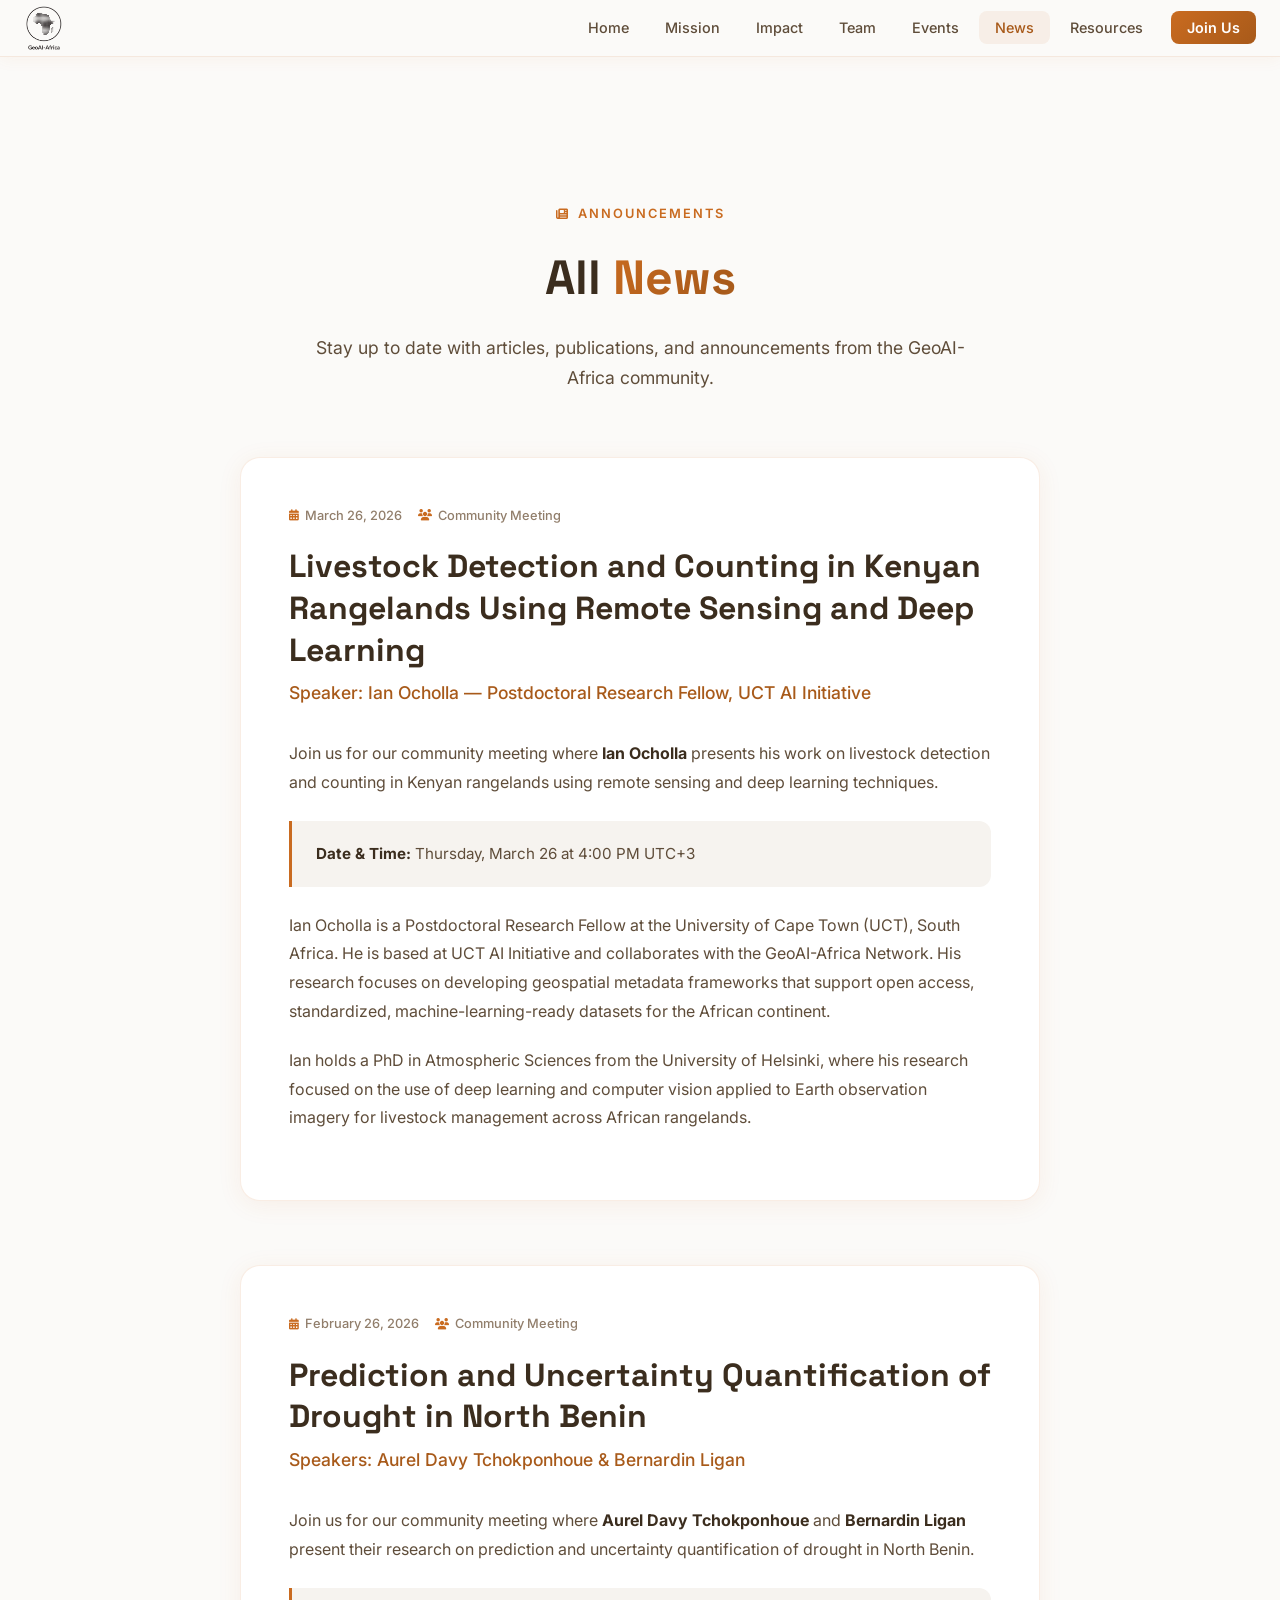
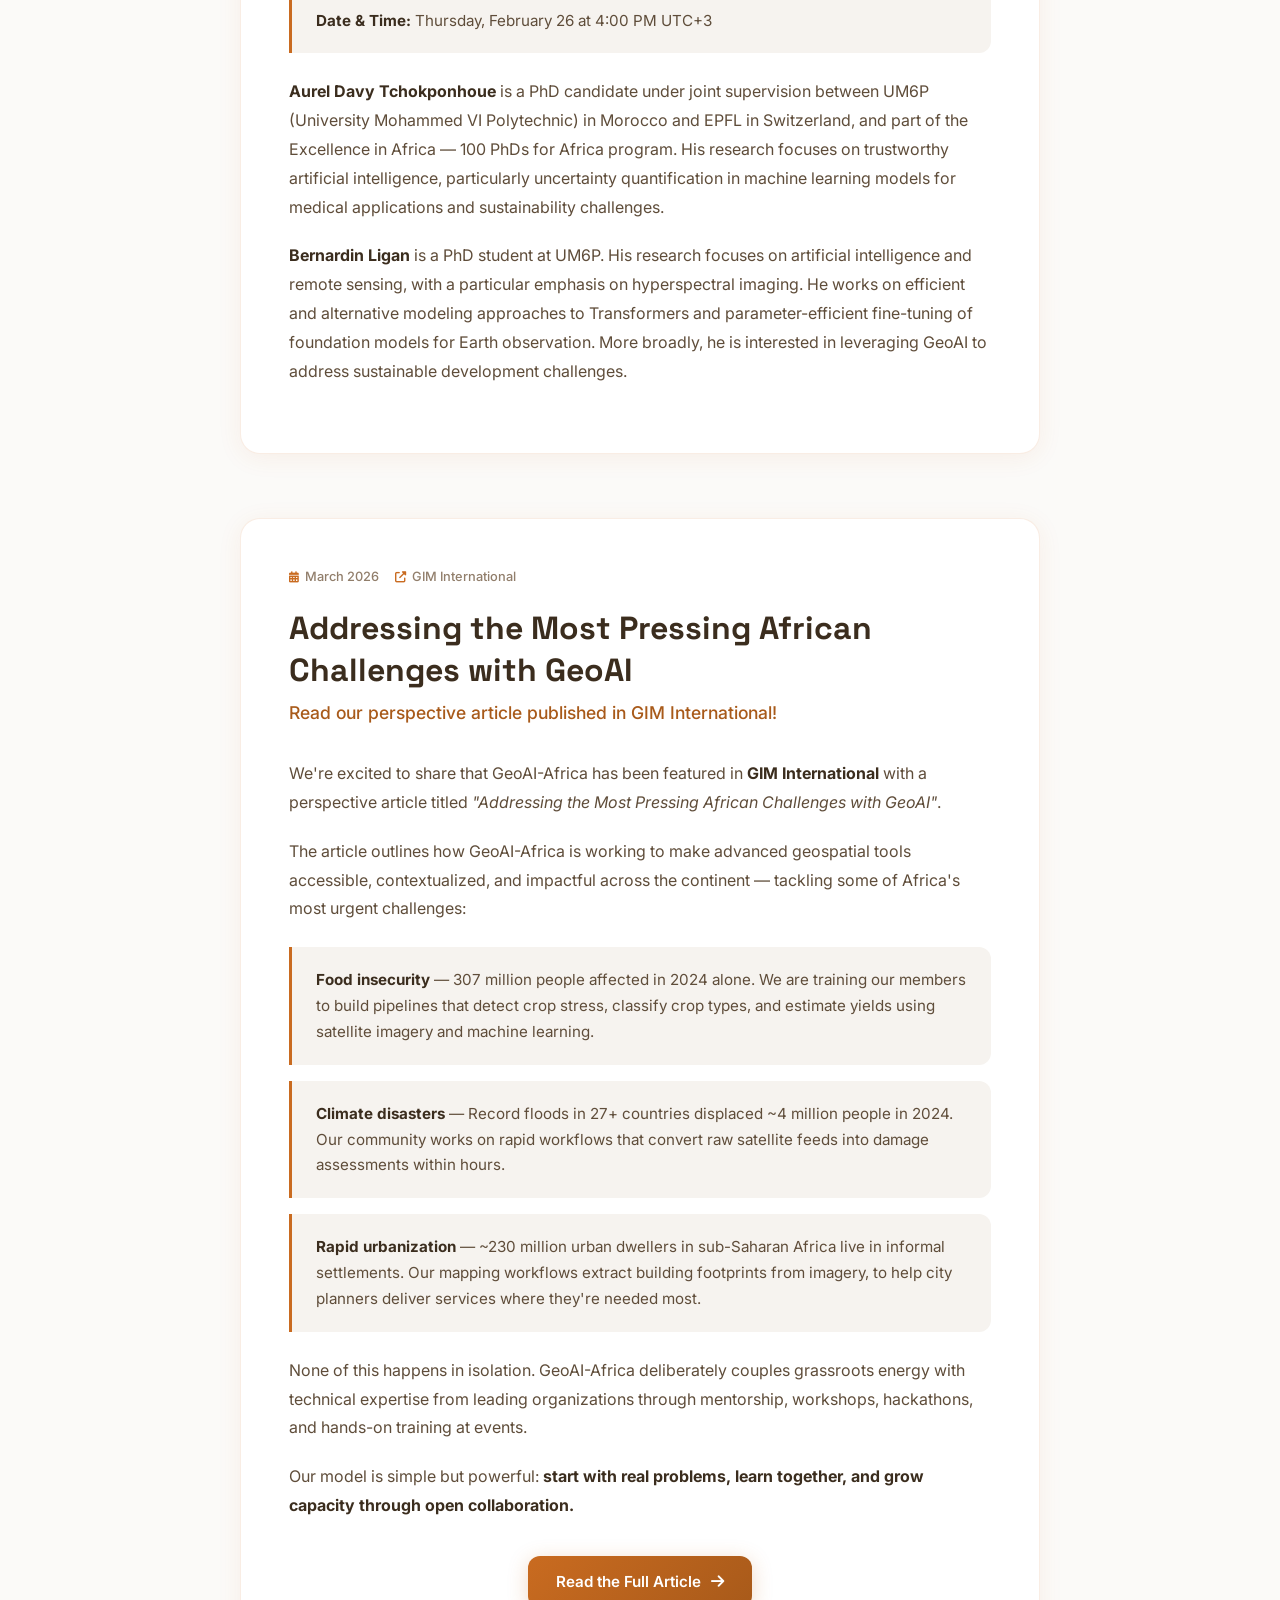
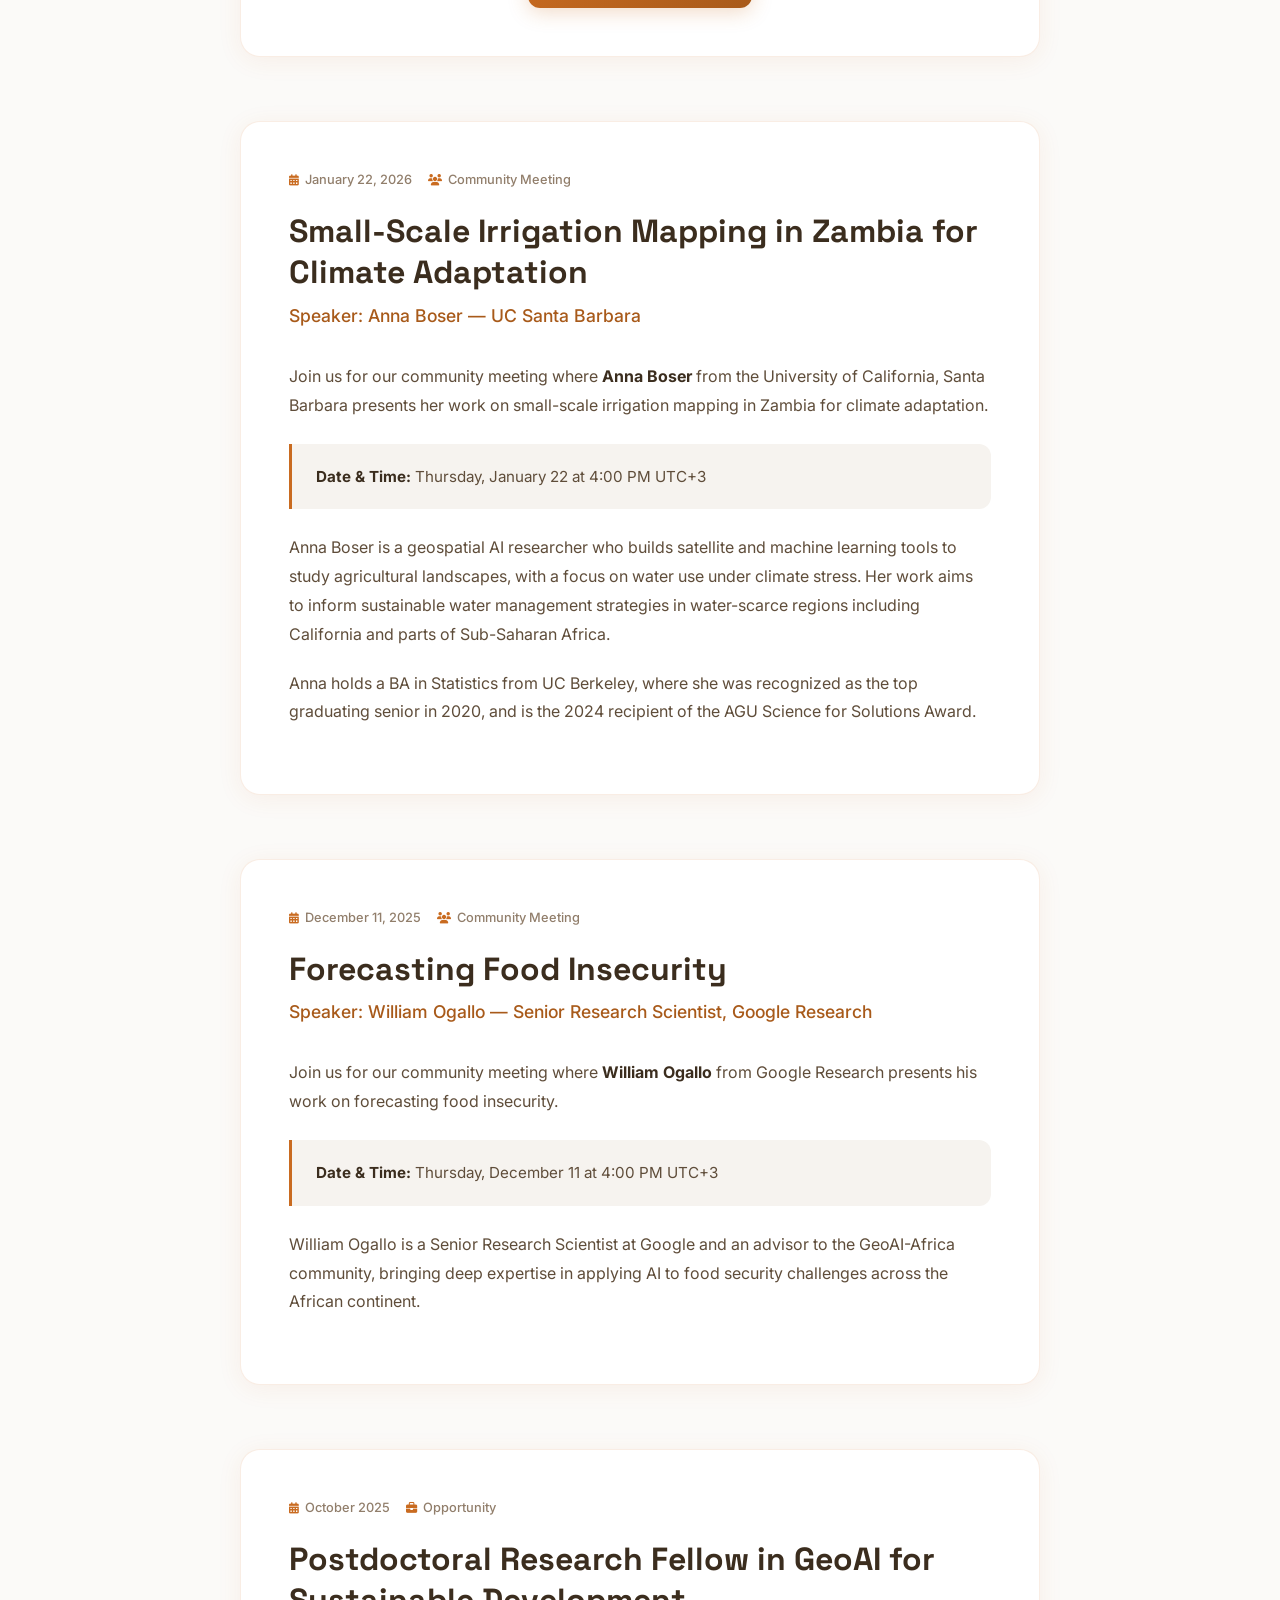
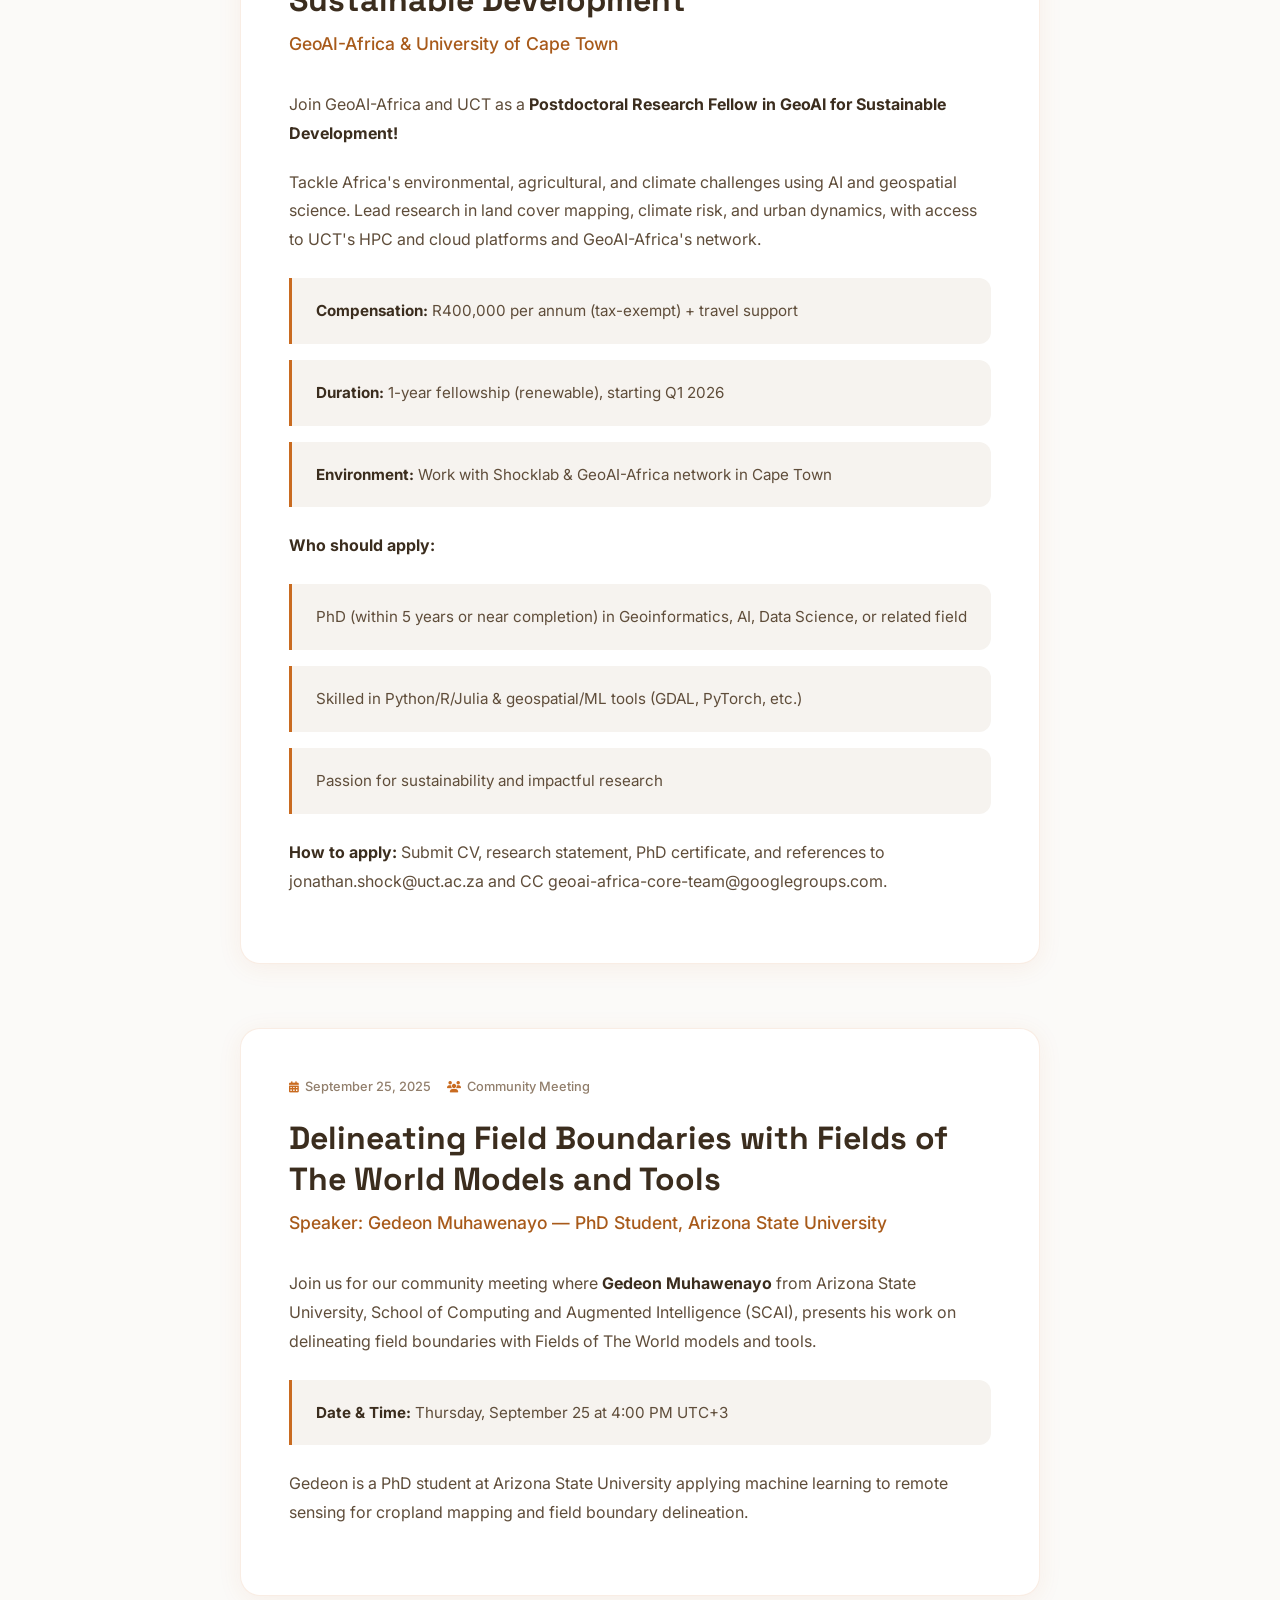
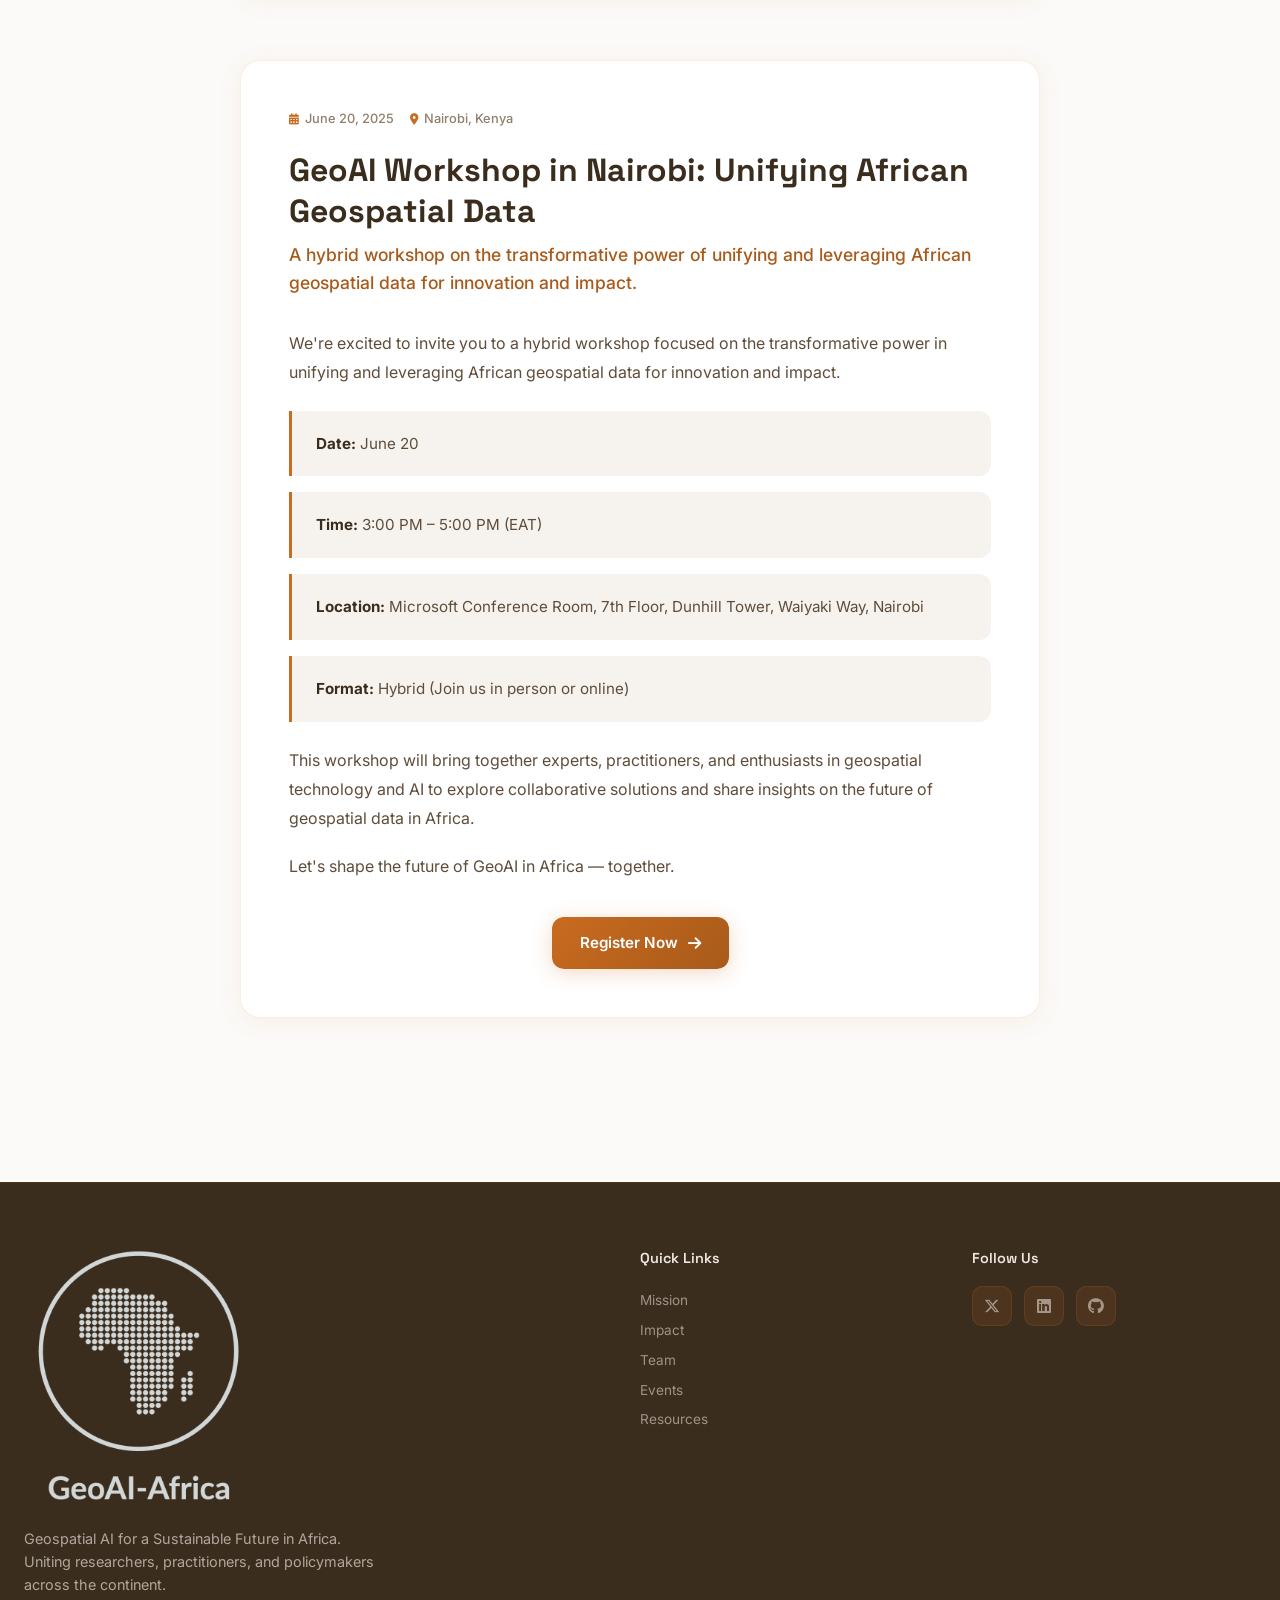
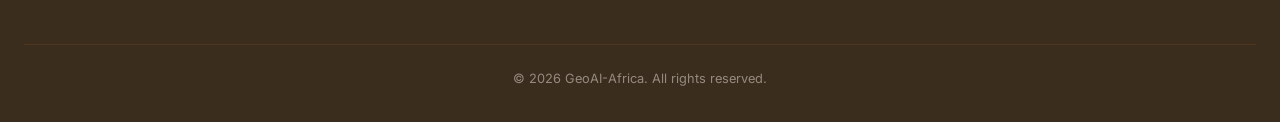
==== news.html @ 2725b68d "Add news section with community meetings, GIM article, postdoc ad, and Nairobi workshop" ====
<!DOCTYPE html>
<html lang="en">
<head>
    <meta charset="UTF-8">
    <meta name="viewport" content="width=device-width, initial-scale=1.0">
    <title>News — GeoAI-Africa</title>
    <meta name="description" content="Latest news and announcements from GeoAI-Africa.">
    <link rel="preconnect" href="https://fonts.googleapis.com">
    <link rel="preconnect" href="https://fonts.gstatic.com" crossorigin>
    <link href="https://fonts.googleapis.com/css2?family=Inter:wght@300;400;500;600;700;800;900&family=Space+Grotesk:wght@400;500;600;700&display=swap" rel="stylesheet">
    <link rel="stylesheet" href="https://cdnjs.cloudflare.com/ajax/libs/font-awesome/6.5.1/css/all.min.css">
    <link rel="stylesheet" href="css/style.css">
</head>
<body>
    <!-- Navigation -->
    <nav id="navbar" class="navbar scrolled">
        <div class="nav-container">
            <a href="index.html" class="nav-logo">
                <img src="logo.png" alt="GeoAI-Africa" class="nav-logo-img">
            </a>
            <button class="nav-toggle" id="navToggle" aria-label="Toggle navigation">
                <span></span><span></span><span></span>
            </button>
            <ul class="nav-menu" id="navMenu">
                <li><a href="index.html" class="nav-link">Home</a></li>
                <li><a href="index.html#mission" class="nav-link">Mission</a></li>
                <li><a href="index.html#impact" class="nav-link">Impact</a></li>
                <li><a href="index.html#team" class="nav-link">Team</a></li>
                <li><a href="index.html#events" class="nav-link">Events</a></li>
                <li><a href="news.html" class="nav-link active">News</a></li>
                <li><a href="index.html#resources" class="nav-link">Resources</a></li>
                <li><a href="index.html#contact" class="nav-link nav-cta">Join Us</a></li>
            </ul>
        </div>
    </nav>

    <main style="padding-top: 100px;">
        <section class="section">
            <div class="container">
                <div class="section-header">
                    <span class="section-tag"><i class="fas fa-newspaper"></i> Announcements</span>
                    <h2 class="section-title">All <span class="gradient-text">News</span></h2>
                    <p class="section-subtitle">
                        Stay up to date with articles, publications, and announcements from the GeoAI-Africa community.
                    </p>
                </div>

                <!-- Community Meeting: Ian Ocholla — March 26, 2026 -->
                <article class="news-article" id="meeting-ian-ocholla-2026">
                    <div class="news-article-header">
                        <span class="news-date"><i class="fas fa-calendar-alt"></i> March 26, 2026</span>
                        <span class="news-source"><i class="fas fa-users"></i> Community Meeting</span>
                    </div>
                    <h2 class="news-article-title">Livestock Detection and Counting in Kenyan Rangelands Using Remote Sensing and Deep Learning</h2>
                    <p class="news-article-subtitle">Speaker: Ian Ocholla — Postdoctoral Research Fellow, UCT AI Initiative</p>
                    <div class="news-article-body">
                        <p>
                            Join us for our community meeting where <strong>Ian Ocholla</strong> presents his work on livestock detection and counting in Kenyan rangelands using remote sensing and deep learning techniques.
                        </p>
                        <ul class="news-highlights">
                            <li><strong>Date &amp; Time:</strong> Thursday, March 26 at 4:00 PM UTC+3</li>
                        </ul>
                        <p>
                            Ian Ocholla is a Postdoctoral Research Fellow at the University of Cape Town (UCT), South Africa. He is based at UCT AI Initiative and collaborates with the GeoAI-Africa Network. His research focuses on developing geospatial metadata frameworks that support open access, standardized, machine-learning-ready datasets for the African continent.
                        </p>
                        <p>
                            Ian holds a PhD in Atmospheric Sciences from the University of Helsinki, where his research focused on the use of deep learning and computer vision applied to Earth observation imagery for livestock management across African rangelands.
                        </p>
                    </div>
                </article>

                <!-- Community Meeting: Tchokponhoue & Ligan — February 26, 2026 -->
                <article class="news-article" id="meeting-tchokponhoue-ligan-2026">
                    <div class="news-article-header">
                        <span class="news-date"><i class="fas fa-calendar-alt"></i> February 26, 2026</span>
                        <span class="news-source"><i class="fas fa-users"></i> Community Meeting</span>
                    </div>
                    <h2 class="news-article-title">Prediction and Uncertainty Quantification of Drought in North Benin</h2>
                    <p class="news-article-subtitle">Speakers: Aurel Davy Tchokponhoue &amp; Bernardin Ligan</p>
                    <div class="news-article-body">
                        <p>
                            Join us for our community meeting where <strong>Aurel Davy Tchokponhoue</strong> and <strong>Bernardin Ligan</strong> present their research on prediction and uncertainty quantification of drought in North Benin.
                        </p>
                        <ul class="news-highlights">
                            <li><strong>Date &amp; Time:</strong> Thursday, February 26 at 4:00 PM UTC+3</li>
                        </ul>
                        <p>
                            <strong>Aurel Davy Tchokponhoue</strong> is a PhD candidate under joint supervision between UM6P (University Mohammed VI Polytechnic) in Morocco and EPFL in Switzerland, and part of the Excellence in Africa — 100 PhDs for Africa program. His research focuses on trustworthy artificial intelligence, particularly uncertainty quantification in machine learning models for medical applications and sustainability challenges.
                        </p>
                        <p>
                            <strong>Bernardin Ligan</strong> is a PhD student at UM6P. His research focuses on artificial intelligence and remote sensing, with a particular emphasis on hyperspectral imaging. He works on efficient and alternative modeling approaches to Transformers and parameter-efficient fine-tuning of foundation models for Earth observation. More broadly, he is interested in leveraging GeoAI to address sustainable development challenges.
                        </p>
                    </div>
                </article>

                <!-- GIM International Article — March 2026 -->
                <article class="news-article" id="gim-perspective-2026">
                    <div class="news-article-header">
                        <span class="news-date"><i class="fas fa-calendar-alt"></i> March 2026</span>
                        <span class="news-source"><i class="fas fa-external-link-alt"></i> GIM International</span>
                    </div>
                    <h2 class="news-article-title">Addressing the Most Pressing African Challenges with GeoAI</h2>
                    <p class="news-article-subtitle">Read our perspective article published in GIM International!</p>
                    <div class="news-article-body">
                        <p>
                            We're excited to share that GeoAI-Africa has been featured in <strong>GIM International</strong> with a perspective article titled <em>"Addressing the Most Pressing African Challenges with GeoAI"</em>.
                        </p>
                        <p>
                            The article outlines how GeoAI-Africa is working to make advanced geospatial tools accessible, contextualized, and impactful across the continent — tackling some of Africa's most urgent challenges:
                        </p>
                        <ul class="news-highlights">
                            <li>
                                <strong>Food insecurity</strong> — 307 million people affected in 2024 alone. We are training our members to build pipelines that detect crop stress, classify crop types, and estimate yields using satellite imagery and machine learning.
                            </li>
                            <li>
                                <strong>Climate disasters</strong> — Record floods in 27+ countries displaced ~4 million people in 2024. Our community works on rapid workflows that convert raw satellite feeds into damage assessments within hours.
                            </li>
                            <li>
                                <strong>Rapid urbanization</strong> — ~230 million urban dwellers in sub-Saharan Africa live in informal settlements. Our mapping workflows extract building footprints from imagery, to help city planners deliver services where they're needed most.
                            </li>
                        </ul>
                        <p>
                            None of this happens in isolation. GeoAI-Africa deliberately couples grassroots energy with technical expertise from leading organizations through mentorship, workshops, hackathons, and hands-on training at events.
                        </p>
                        <p>
                            Our model is simple but powerful: <strong>start with real problems, learn together, and grow capacity through open collaboration.</strong>
                        </p>
                        <div class="news-article-cta">
                            <a href="https://www.gim-international.com/content/article/addressing-the-most-pressing-african-challenges-with-geoai" target="_blank" rel="noopener" class="btn btn-primary">
                                <span>Read the Full Article</span>
                                <i class="fas fa-arrow-right"></i>
                            </a>
                        </div>
                    </div>
                </article>

                <!-- Community Meeting: Anna Boser — January 22, 2026 -->
                <article class="news-article" id="meeting-anna-boser-2026">
                    <div class="news-article-header">
                        <span class="news-date"><i class="fas fa-calendar-alt"></i> January 22, 2026</span>
                        <span class="news-source"><i class="fas fa-users"></i> Community Meeting</span>
                    </div>
                    <h2 class="news-article-title">Small-Scale Irrigation Mapping in Zambia for Climate Adaptation</h2>
                    <p class="news-article-subtitle">Speaker: Anna Boser — UC Santa Barbara</p>
                    <div class="news-article-body">
                        <p>
                            Join us for our community meeting where <strong>Anna Boser</strong> from the University of California, Santa Barbara presents her work on small-scale irrigation mapping in Zambia for climate adaptation.
                        </p>
                        <ul class="news-highlights">
                            <li><strong>Date &amp; Time:</strong> Thursday, January 22 at 4:00 PM UTC+3</li>
                        </ul>
                        <p>
                            Anna Boser is a geospatial AI researcher who builds satellite and machine learning tools to study agricultural landscapes, with a focus on water use under climate stress. Her work aims to inform sustainable water management strategies in water-scarce regions including California and parts of Sub-Saharan Africa.
                        </p>
                        <p>
                            Anna holds a BA in Statistics from UC Berkeley, where she was recognized as the top graduating senior in 2020, and is the 2024 recipient of the AGU Science for Solutions Award.
                        </p>
                    </div>
                </article>

                <!-- Community Meeting: William Ogallo — December 11, 2025 -->
                <article class="news-article" id="meeting-william-ogallo-2025">
                    <div class="news-article-header">
                        <span class="news-date"><i class="fas fa-calendar-alt"></i> December 11, 2025</span>
                        <span class="news-source"><i class="fas fa-users"></i> Community Meeting</span>
                    </div>
                    <h2 class="news-article-title">Forecasting Food Insecurity</h2>
                    <p class="news-article-subtitle">Speaker: William Ogallo — Senior Research Scientist, Google Research</p>
                    <div class="news-article-body">
                        <p>
                            Join us for our community meeting where <strong>William Ogallo</strong> from Google Research presents his work on forecasting food insecurity.
                        </p>
                        <ul class="news-highlights">
                            <li><strong>Date &amp; Time:</strong> Thursday, December 11 at 4:00 PM UTC+3</li>
                        </ul>
                        <p>
                            William Ogallo is a Senior Research Scientist at Google and an advisor to the GeoAI-Africa community, bringing deep expertise in applying AI to food security challenges across the African continent.
                        </p>
                    </div>
                </article>

                <!-- Postdoc Opportunity — October 2025 -->
                <article class="news-article" id="postdoc-uct-2025">
                    <div class="news-article-header">
                        <span class="news-date"><i class="fas fa-calendar-alt"></i> October 2025</span>
                        <span class="news-source"><i class="fas fa-briefcase"></i> Opportunity</span>
                    </div>
                    <h2 class="news-article-title">Postdoctoral Research Fellow in GeoAI for Sustainable Development</h2>
                    <p class="news-article-subtitle">GeoAI-Africa &amp; University of Cape Town</p>
                    <div class="news-article-body">
                        <p>
                            Join GeoAI-Africa and UCT as a <strong>Postdoctoral Research Fellow in GeoAI for Sustainable Development!</strong>
                        </p>
                        <p>
                            Tackle Africa's environmental, agricultural, and climate challenges using AI and geospatial science. Lead research in land cover mapping, climate risk, and urban dynamics, with access to UCT's HPC and cloud platforms and GeoAI-Africa's network.
                        </p>
                        <ul class="news-highlights">
                            <li><strong>Compensation:</strong> R400,000 per annum (tax-exempt) + travel support</li>
                            <li><strong>Duration:</strong> 1-year fellowship (renewable), starting Q1 2026</li>
                            <li><strong>Environment:</strong> Work with Shocklab &amp; GeoAI-Africa network in Cape Town</li>
                        </ul>
                        <p><strong>Who should apply:</strong></p>
                        <ul class="news-highlights">
                            <li>PhD (within 5 years or near completion) in Geoinformatics, AI, Data Science, or related field</li>
                            <li>Skilled in Python/R/Julia &amp; geospatial/ML tools (GDAL, PyTorch, etc.)</li>
                            <li>Passion for sustainability and impactful research</li>
                        </ul>
                        <p>
                            <strong>How to apply:</strong> Submit CV, research statement, PhD certificate, and references to <a href="mailto:jonathan.shock@uct.ac.za">jonathan.shock@uct.ac.za</a> and CC <a href="mailto:geoai-africa-core-team@googlegroups.com">geoai-africa-core-team@googlegroups.com</a>.
                        </p>
                    </div>
                </article>

                <!-- Community Meeting: Gedeon Muhawenayo — September 25, 2025 -->
                <article class="news-article" id="meeting-gedeon-muhawenayo-2025">
                    <div class="news-article-header">
                        <span class="news-date"><i class="fas fa-calendar-alt"></i> September 25, 2025</span>
                        <span class="news-source"><i class="fas fa-users"></i> Community Meeting</span>
                    </div>
                    <h2 class="news-article-title">Delineating Field Boundaries with Fields of The World Models and Tools</h2>
                    <p class="news-article-subtitle">Speaker: Gedeon Muhawenayo — PhD Student, Arizona State University</p>
                    <div class="news-article-body">
                        <p>
                            Join us for our community meeting where <strong>Gedeon Muhawenayo</strong> from Arizona State University, School of Computing and Augmented Intelligence (SCAI), presents his work on delineating field boundaries with Fields of The World models and tools.
                        </p>
                        <ul class="news-highlights">
                            <li><strong>Date &amp; Time:</strong> Thursday, September 25 at 4:00 PM UTC+3</li>
                        </ul>
                        <p>
                            Gedeon is a PhD student at Arizona State University applying machine learning to remote sensing for cropland mapping and field boundary delineation.
                        </p>
                    </div>
                </article>

                <!-- Nairobi Workshop — June 2025 -->
                <article class="news-article" id="nairobi-workshop-2025">
                    <div class="news-article-header">
                        <span class="news-date"><i class="fas fa-calendar-alt"></i> June 20, 2025</span>
                        <span class="news-source"><i class="fas fa-map-marker-alt"></i> Nairobi, Kenya</span>
                    </div>
                    <h2 class="news-article-title">GeoAI Workshop in Nairobi: Unifying African Geospatial Data</h2>
                    <p class="news-article-subtitle">A hybrid workshop on the transformative power of unifying and leveraging African geospatial data for innovation and impact.</p>
                    <div class="news-article-body">
                        <p>
                            We're excited to invite you to a hybrid workshop focused on the transformative power in unifying and leveraging African geospatial data for innovation and impact.
                        </p>
                        <ul class="news-highlights">
                            <li><strong>Date:</strong> June 20</li>
                            <li><strong>Time:</strong> 3:00 PM – 5:00 PM (EAT)</li>
                            <li><strong>Location:</strong> Microsoft Conference Room, 7th Floor, Dunhill Tower, Waiyaki Way, Nairobi</li>
                            <li><strong>Format:</strong> Hybrid (Join us in person or online)</li>
                        </ul>
                        <p>
                            This workshop will bring together experts, practitioners, and enthusiasts in geospatial technology and AI to explore collaborative solutions and share insights on the future of geospatial data in Africa.
                        </p>
                        <p>
                            Let's shape the future of GeoAI in Africa — together.
                        </p>
                        <div class="news-article-cta">
                            <a href="https://docs.google.com/forms/d/e/1FAIpQLSfuedRDNVJz1L8TlyxJ9G7VdxOvU8gvNozOvKt9xn0m56X1aA/closedform" target="_blank" rel="noopener" class="btn btn-primary">
                                <span>Register Now</span>
                                <i class="fas fa-arrow-right"></i>
                            </a>
                        </div>
                    </div>
                </article>

            </div>
        </section>
    </main>

    <!-- Footer -->
    <footer class="footer">
        <div class="container">
            <div class="footer-content">
                <div class="footer-brand">
                    <a href="index.html" class="footer-logo">
                        <img src="logo.png" alt="GeoAI-Africa" class="footer-logo-img">
                    </a>
                    <p>Geospatial AI for a Sustainable Future in Africa. Uniting researchers, practitioners, and policymakers across the continent.</p>
                </div>
                <div class="footer-links">
                    <h4>Quick Links</h4>
                    <a href="index.html#mission">Mission</a>
                    <a href="index.html#impact">Impact</a>
                    <a href="index.html#team">Team</a>
                    <a href="index.html#events">Events</a>
                    <a href="index.html#resources">Resources</a>
                </div>
                <div class="footer-social">
                    <h4>Follow Us</h4>
                    <div class="social-links">
                        <a href="https://twitter.com/GeoAIAfrica" target="_blank" rel="noopener" aria-label="Twitter"><i class="fab fa-x-twitter"></i></a>
                        <a href="https://www.linkedin.com/company/geoai-africa/" target="_blank" rel="noopener" aria-label="LinkedIn"><i class="fab fa-linkedin"></i></a>
                        <a href="https://github.com/GeoAIAfrica" target="_blank" rel="noopener" aria-label="GitHub"><i class="fab fa-github"></i></a>
                    </div>
                </div>
            </div>
            <div class="footer-bottom">
                <p>&copy; 2026 GeoAI-Africa. All rights reserved.</p>
            </div>
        </div>
    </footer>

    <script>
    // Mobile nav toggle for news page
    (function() {
        const navToggle = document.getElementById('navToggle');
        const navMenu = document.getElementById('navMenu');
        if (!navToggle || !navMenu) return;
        navToggle.addEventListener('click', () => {
            navToggle.classList.toggle('active');
            navMenu.classList.toggle('active');
        });
        navMenu.querySelectorAll('.nav-link').forEach(link => {
            link.addEventListener('click', () => {
                navToggle.classList.remove('active');
                navMenu.classList.remove('active');
            });
        });
    })();
    </script>
</body>
</html>
---- css/style.css ----
/* ========================================
   GeoAI-Africa — Dark Orange Theme
   Cohesive light palette with warm orange tones
   ======================================== */

/* --- CSS Variables --- */
:root {
    --primary: #C96B20;
    --primary-dark: #A85A1A;
    --primary-light: #E8A96A;
    --primary-lighter: #F5D4B0;
    --secondary: #3B2D1E;
    --accent: #D48A4C;
    --accent-light: #EBBF94;
    --bg-light: #FBFAF8;
    --bg-off: #F6F3EF;
    --bg-hero: #F3EDE6;
    --bg-hero-darker: #ECE3D8;
    --bg-card: #ffffff;
    --bg-card-hover: #FAF6F1;
    --bg-section-alt: #F4EFE8;
    --text-primary: #3B2D1E;
    --text-secondary: #5F4D3A;
    --text-muted: #917E6B;
    --text-on-dark: #3B2D1E;
    --text-secondary-dark: #5F4D3A;
    --border: rgba(201, 107, 32, 0.12);
    --border-hover: rgba(201, 107, 32, 0.35);
    --shadow: 0 4px 24px rgba(201, 107, 32, 0.08);
    --shadow-hover: 0 8px 32px rgba(201, 107, 32, 0.14);
    --shadow-glow: 0 0 40px rgba(201, 107, 32, 0.10);
    --radius: 12px;
    --radius-lg: 20px;
    --radius-xl: 28px;
    --transition: all 0.3s cubic-bezier(0.4, 0, 0.2, 1);
    --transition-slow: all 0.6s cubic-bezier(0.4, 0, 0.2, 1);
    --font-primary: 'Inter', -apple-system, BlinkMacSystemFont, sans-serif;
    --font-display: 'Space Grotesk', 'Inter', sans-serif;
}

/* --- Reset & Base --- */
*, *::before, *::after {
    margin: 0;
    padding: 0;
    box-sizing: border-box;
}

html {
    scroll-behavior: smooth;
    font-size: 16px;
    -webkit-font-smoothing: antialiased;
    -moz-osx-font-smoothing: grayscale;
}

body {
    font-family: var(--font-primary);
    background: var(--bg-light);
    color: var(--text-primary);
    line-height: 1.6;
    overflow-x: hidden;
}

a {
    color: inherit;
    text-decoration: none;
}

img {
    max-width: 100%;
    display: block;
}

/* --- Preloader --- */
#preloader {
    position: fixed;
    inset: 0;
    z-index: 10000;
    background: var(--bg-hero);
    display: flex;
    align-items: center;
    justify-content: center;
    transition: opacity 0.6s ease, visibility 0.6s ease;
}

#preloader.hidden {
    opacity: 0;
    visibility: hidden;
}

.loader-content {
    text-align: center;
}

.loader-logo {
    width: 480px;
    height: auto;
    margin-bottom: 20px;
    filter: none;
}

.loader-ring {
    width: 60px;
    height: 60px;
    border: 3px solid rgba(201, 107, 32, 0.15);
    border-top-color: var(--primary);
    border-radius: 50%;
    animation: spin 1s linear infinite;
    margin: 0 auto 20px;
}

@keyframes spin {
    to { transform: rotate(360deg); }
}

/* --- Container --- */
.container {
    width: 100%;
    max-width: 1280px;
    margin: 0 auto;
    padding: 0 24px;
}

/* --- Navigation --- */
.navbar {
    position: fixed;
    top: 0;
    left: 0;
    right: 0;
    z-index: 1000;
    padding: 12px 0;
    transition: var(--transition);
    background: transparent;
}

.navbar.scrolled {
    background: rgba(251, 250, 248, 0.95);
    backdrop-filter: blur(20px);
    -webkit-backdrop-filter: blur(20px);
    border-bottom: 1px solid var(--border);
    padding: 6px 0;
    box-shadow: 0 2px 16px rgba(201, 107, 32, 0.06);
}

.nav-container {
    max-width: 1280px;
    margin: 0 auto;
    padding: 0 24px;
    display: flex;
    align-items: center;
    justify-content: space-between;
}

.nav-logo {
    font-family: var(--font-display);
    font-size: 1.5rem;
    font-weight: 700;
    display: flex;
    align-items: center;
    gap: 2px;
}

.nav-logo-img {
    height: 60px;
    width: auto;
    filter: none;
    transition: var(--transition);
}

.navbar.scrolled .nav-logo-img {
    height: 44px;
    filter: none;
}

.nav-menu {
    display: flex;
    align-items: center;
    gap: 4px;
    list-style: none;
}

.nav-link {
    padding: 8px 16px;
    border-radius: 8px;
    font-size: 0.9rem;
    font-weight: 500;
    color: var(--text-secondary);
    transition: var(--transition);
    position: relative;
}

.nav-link:hover,
.nav-link.active {
    color: var(--primary-dark);
    background: rgba(201, 107, 32, 0.08);
}

/* After scroll, nav links stay consistent */
.navbar.scrolled .nav-link {
    color: var(--text-secondary);
}

.navbar.scrolled .nav-link:hover,
.navbar.scrolled .nav-link.active {
    color: var(--primary-dark);
    background: rgba(201, 107, 32, 0.08);
}

.nav-link.nav-cta {
    background: linear-gradient(135deg, var(--primary), var(--primary-dark));
    color: #fff;
    font-weight: 600;
    margin-left: 8px;
}

.nav-link.nav-cta:hover {
    opacity: 0.9;
    transform: translateY(-1px);
}

.navbar.scrolled .nav-link.nav-cta {
    color: #fff;
}

/* Mobile nav toggle */
.nav-toggle {
    display: none;
    flex-direction: column;
    gap: 5px;
    background: none;
    border: none;
    cursor: pointer;
    padding: 6px;
}

.nav-toggle span {
    width: 24px;
    height: 2px;
    background: var(--text-primary);
    transition: var(--transition);
    border-radius: 2px;
}

.navbar.scrolled .nav-toggle span {
    background: var(--text-primary);
}

.nav-toggle.active span:nth-child(1) { transform: rotate(45deg) translate(5px, 5px); }
.nav-toggle.active span:nth-child(2) { opacity: 0; }
.nav-toggle.active span:nth-child(3) { transform: rotate(-45deg) translate(5px, -5px); }

/* ===================== HERO — light sage ===================== */
.hero {
    position: relative;
    min-height: 100vh;
    display: flex;
    align-items: center;
    justify-content: center;
    overflow: hidden;
    background: linear-gradient(160deg, #F3EDE6 0%, #EDE3D8 30%, #E5D8CB 60%, #ECE3D8 100%);
}

#globe-container {
    position: absolute;
    inset: 0;
    z-index: 1;
}

.hero-overlay {
    position: absolute;
    inset: 0;
    z-index: 2;
    background:
        radial-gradient(ellipse at 30% 50%, rgba(201, 107, 32, 0.08) 0%, transparent 60%),
        radial-gradient(ellipse at 70% 50%, rgba(212, 138, 76, 0.06) 0%, transparent 60%),
        linear-gradient(180deg, rgba(243, 237, 230, 0.2) 0%, rgba(243, 237, 230, 0.4) 50%, rgba(243, 237, 230, 0.85) 100%);
}

.hero-particles {
    position: absolute;
    inset: 0;
    z-index: 2;
    overflow: hidden;
    pointer-events: none;
}

.hero-content {
    position: relative;
    z-index: 3;
    text-align: center;
    max-width: 880px;
    padding: 0 24px;
    padding-top: 80px;
}

.hero-badge {
    display: inline-flex;
    align-items: center;
    gap: 8px;
    padding: 8px 20px;
    background: rgba(201, 107, 32, 0.10);
    border: 1px solid rgba(201, 107, 32, 0.20);
    border-radius: 100px;
    font-size: 0.85rem;
    font-weight: 500;
    color: var(--primary-dark);
    margin-bottom: 32px;
    animation: fadeInUp 0.8s ease forwards;
}

.badge-dot {
    width: 8px;
    height: 8px;
    background: var(--primary);
    border-radius: 50%;
    animation: pulse-dot 2s ease-in-out infinite;
}

@keyframes pulse-dot {
    0%, 100% { opacity: 1; transform: scale(1); }
    50% { opacity: 0.5; transform: scale(1.3); }
}

.hero-title {
    font-family: var(--font-display);
    font-size: clamp(2.5rem, 6vw, 4.5rem);
    font-weight: 800;
    line-height: 1.1;
    color: var(--text-primary);
    margin-bottom: 24px;
    animation: fadeInUp 0.8s ease 0.1s forwards;
    opacity: 0;
}

.title-line {
    display: block;
}

.gradient-text {
    background: linear-gradient(135deg, var(--primary) 0%, var(--primary-dark) 50%, var(--accent) 100%);
    -webkit-background-clip: text;
    -webkit-text-fill-color: transparent;
    background-clip: text;
    background-size: 200% auto;
    animation: gradient-shift 4s ease-in-out infinite;
}

@keyframes gradient-shift {
    0%, 100% { background-position: 0% center; }
    50% { background-position: 100% center; }
}

.hero-subtitle {
    font-size: 1.15rem;
    color: var(--text-secondary);
    line-height: 1.7;
    max-width: 700px;
    margin: 0 auto 40px;
    animation: fadeInUp 0.8s ease 0.2s forwards;
    opacity: 0;
}

.hero-actions {
    display: flex;
    gap: 16px;
    justify-content: center;
    flex-wrap: wrap;
    margin-bottom: 56px;
    animation: fadeInUp 0.8s ease 0.3s forwards;
    opacity: 0;
}

/* Buttons */
.btn {
    display: inline-flex;
    align-items: center;
    gap: 10px;
    padding: 14px 28px;
    border-radius: 12px;
    font-size: 0.95rem;
    font-weight: 600;
    cursor: pointer;
    border: none;
    transition: var(--transition);
    white-space: nowrap;
}

.btn-primary {
    background: linear-gradient(135deg, var(--primary), var(--primary-dark));
    color: #fff;
    box-shadow: 0 4px 20px rgba(201, 107, 32, 0.25);
}

.btn-primary:hover {
    transform: translateY(-2px);
    box-shadow: 0 8px 30px rgba(201, 107, 32, 0.35);
}

.btn-secondary {
    background: rgba(201, 107, 32, 0.08);
    color: var(--text-primary);
    border: 1px solid rgba(201, 107, 32, 0.20);
}

.btn-secondary:hover {
    background: rgba(201, 107, 32, 0.14);
    border-color: rgba(201, 107, 32, 0.30);
    transform: translateY(-2px);
}

.btn-lg {
    padding: 16px 36px;
    font-size: 1.05rem;
}

/* Light-section button overrides */
.section:not(.hero) .btn-secondary {
    background: rgba(201, 107, 32, 0.06);
    color: var(--text-primary);
    border: 1px solid var(--border);
}
.section:not(.hero) .btn-secondary:hover {
    background: rgba(201, 107, 32, 0.10);
    border-color: var(--border-hover);
}

/* Hero Stats */
.hero-stats {
    display: flex;
    align-items: center;
    justify-content: center;
    gap: 40px;
    animation: fadeInUp 0.8s ease 0.4s forwards;
    opacity: 0;
}

.stat-item {
    text-align: center;
}

.stat-number {
    display: block;
    font-family: var(--font-display);
    font-size: 2.2rem;
    font-weight: 700;
    color: var(--primary-dark);
}

.stat-label {
    font-size: 0.8rem;
    color: var(--text-muted);
    text-transform: uppercase;
    letter-spacing: 1px;
}

.stat-divider {
    width: 1px;
    height: 40px;
    background: rgba(201, 107, 32, 0.20);
}

/* Scroll Indicator */
.scroll-indicator {
    position: absolute;
    bottom: 32px;
    left: 50%;
    transform: translateX(-50%);
    z-index: 3;
    display: flex;
    flex-direction: column;
    align-items: center;
    gap: 8px;
    animation: fadeInUp 0.8s ease 0.6s forwards, float 3s ease-in-out infinite;
    opacity: 0;
}

.scroll-indicator span {
    font-size: 0.7rem;
    color: var(--text-muted);
    text-transform: uppercase;
    letter-spacing: 2px;
}

.mouse {
    width: 24px;
    height: 38px;
    border: 2px solid var(--text-muted);
    border-radius: 14px;
    display: flex;
    justify-content: center;
    padding-top: 8px;
}

.wheel {
    width: 3px;
    height: 8px;
    background: var(--primary);
    border-radius: 3px;
    animation: scroll-wheel 2s ease-in-out infinite;
}

@keyframes scroll-wheel {
    0% { transform: translateY(0); opacity: 1; }
    50% { transform: translateY(6px); opacity: 0.3; }
    100% { transform: translateY(0); opacity: 1; }
}

@keyframes float {
    0%, 100% { transform: translateX(-50%) translateY(0); }
    50% { transform: translateX(-50%) translateY(-8px); }
}

@keyframes fadeInUp {
    from { opacity: 0; transform: translateY(20px); }
    to { opacity: 1; transform: translateY(0); }
}

/* ===================== LIGHT SECTIONS ===================== */

.section {
    padding: 100px 0;
    position: relative;
}

.section-bg-pattern {
    position: absolute;
    inset: 0;
    background:
        radial-gradient(circle at 20% 30%, rgba(201, 107, 32, 0.04) 0%, transparent 50%),
        radial-gradient(circle at 80% 70%, rgba(212, 138, 76, 0.03) 0%, transparent 50%);
    pointer-events: none;
}

.section-header {
    text-align: center;
    margin-bottom: 64px;
}

.section-tag {
    display: inline-flex;
    align-items: center;
    gap: 8px;
    font-size: 0.8rem;
    font-weight: 600;
    text-transform: uppercase;
    letter-spacing: 2px;
    color: var(--primary);
    margin-bottom: 16px;
}

.section-tag i {
    font-size: 0.75rem;
}

.section-title {
    font-family: var(--font-display);
    font-size: clamp(2rem, 4vw, 3rem);
    font-weight: 800;
    color: var(--text-primary);
    margin-bottom: 16px;
}

.section-subtitle {
    font-size: 1.1rem;
    color: var(--text-secondary);
    max-width: 680px;
    margin: 0 auto;
    line-height: 1.7;
}

/* --- Mission Section --- */
.mission-section {
    background: var(--bg-section-alt);
}

.mission-content {
    margin-bottom: 64px;
}

.mission-statement {
    max-width: 800px;
    margin: 0 auto;
    text-align: center;
    padding: 40px;
    background: var(--bg-card);
    border: 1px solid var(--border);
    border-radius: var(--radius-lg);
    box-shadow: var(--shadow);
    position: relative;
}

.mission-icon-wrapper {
    width: 64px;
    height: 64px;
    background: linear-gradient(135deg, rgba(201, 107, 32, 0.15), rgba(212, 138, 76, 0.12));
    border-radius: 50%;
    display: flex;
    align-items: center;
    justify-content: center;
    margin: 0 auto 24px;
    font-size: 1.5rem;
    color: var(--primary);
}

.mission-statement p {
    color: var(--text-secondary);
    font-size: 1.05rem;
    line-height: 1.8;
    margin-bottom: 16px;
}

.mission-statement p:last-child {
    margin-bottom: 0;
}

.mission-statement strong {
    color: var(--text-primary);
}

/* Pillars Grid */
.pillars-grid {
    display: grid;
    grid-template-columns: repeat(3, 1fr);
    gap: 24px;
}

.pillar-card {
    background: var(--bg-card);
    border: 1px solid var(--border);
    border-radius: var(--radius);
    padding: 32px;
    transition: var(--transition);
    position: relative;
    overflow: hidden;
    box-shadow: var(--shadow);
}

.pillar-card::before {
    content: '';
    position: absolute;
    top: 0;
    left: 0;
    right: 0;
    height: 3px;
    background: linear-gradient(90deg, var(--primary), var(--accent));
    transform: scaleX(0);
    transform-origin: left;
    transition: transform 0.4s ease;
}

.pillar-card:hover {
    border-color: var(--border-hover);
    transform: translateY(-4px);
    box-shadow: var(--shadow-hover);
}

.pillar-card:hover::before {
    transform: scaleX(1);
}

.pillar-icon {
    width: 48px;
    height: 48px;
    background: linear-gradient(135deg, rgba(201, 107, 32, 0.15), rgba(212, 138, 76, 0.10));
    border-radius: 12px;
    display: flex;
    align-items: center;
    justify-content: center;
    margin-bottom: 20px;
    font-size: 1.2rem;
    color: var(--primary);
}

.pillar-card h3 {
    font-family: var(--font-display);
    font-size: 1.1rem;
    font-weight: 600;
    color: var(--text-primary);
    margin-bottom: 10px;
}

.pillar-card p {
    font-size: 0.9rem;
    color: var(--text-secondary);
    line-height: 1.6;
}

/* --- Impact / Objectives Section --- */
.impact-section {
    background: var(--bg-light);
}

.objectives-grid {
    display: grid;
    grid-template-columns: repeat(2, 1fr);
    gap: 24px;
    margin-bottom: 80px;
}

.objective-card {
    display: flex;
    align-items: flex-start;
    gap: 20px;
    padding: 32px;
    background: var(--bg-card);
    border: 1px solid var(--border);
    border-radius: var(--radius);
    transition: var(--transition);
    position: relative;
    overflow: hidden;
    box-shadow: var(--shadow);
}

.objective-card:hover {
    border-color: var(--border-hover);
    transform: translateY(-2px);
    box-shadow: var(--shadow-hover);
}

.objective-number {
    font-family: var(--font-display);
    font-size: 2.5rem;
    font-weight: 800;
    background: linear-gradient(135deg, var(--primary), var(--accent));
    -webkit-background-clip: text;
    -webkit-text-fill-color: transparent;
    background-clip: text;
    line-height: 1;
    flex-shrink: 0;
    opacity: 0.7;
}

.objective-content h3 {
    font-family: var(--font-display);
    font-size: 1.1rem;
    font-weight: 600;
    color: var(--text-primary);
    margin-bottom: 8px;
}

.objective-content p {
    font-size: 0.9rem;
    color: var(--text-secondary);
    line-height: 1.6;
}

.objective-icon {
    position: absolute;
    top: 20px;
    right: 20px;
    font-size: 1.2rem;
    color: rgba(201, 107, 32, 0.18);
}

/* Engage Section */
.engage-section {
    padding-top: 20px;
}

.engage-title {
    font-family: var(--font-display);
    font-size: 1.8rem;
    font-weight: 700;
    text-align: center;
    color: var(--text-primary);
    margin-bottom: 40px;
}

.engage-grid {
    display: grid;
    grid-template-columns: repeat(4, 1fr);
    gap: 20px;
}

.engage-card {
    background: var(--bg-card);
    border: 1px solid var(--border);
    border-radius: var(--radius);
    padding: 28px;
    text-align: center;
    transition: var(--transition);
    box-shadow: var(--shadow);
}

.engage-card:hover {
    border-color: var(--border-hover);
    transform: translateY(-3px);
    box-shadow: var(--shadow-hover);
}

.engage-icon {
    width: 52px;
    height: 52px;
    margin: 0 auto 16px;
    background: linear-gradient(135deg, rgba(201, 107, 32, 0.15), rgba(212, 138, 76, 0.10));
    border-radius: 14px;
    display: flex;
    align-items: center;
    justify-content: center;
    font-size: 1.3rem;
    color: var(--primary);
}

.engage-card h4 {
    font-family: var(--font-display);
    font-size: 1rem;
    font-weight: 600;
    color: var(--text-primary);
    margin-bottom: 8px;
}

.engage-card p {
    font-size: 0.85rem;
    color: var(--text-secondary);
    line-height: 1.6;
    margin-bottom: 16px;
}

.engage-link {
    font-size: 0.85rem;
    font-weight: 600;
    color: var(--primary-dark);
    display: inline-flex;
    align-items: center;
    gap: 6px;
    transition: var(--transition);
}

.engage-link:hover {
    gap: 10px;
}

.engage-link i {
    font-size: 0.7rem;
}

/* --- Team Section --- */
.team-section {
    background: var(--bg-section-alt);
}

.team-group-title {
    font-family: var(--font-display);
    font-size: 1.5rem;
    font-weight: 700;
    text-align: center;
    color: var(--text-primary);
    margin-bottom: 32px;
}

.team-grid {
    display: grid;
    grid-template-columns: repeat(4, 1fr);
    gap: 20px;
}

.team-card {
    background: var(--bg-card);
    border: 1px solid var(--border);
    border-radius: var(--radius);
    overflow: hidden;
    transition: var(--transition);
    box-shadow: var(--shadow);
}

.team-card:hover {
    border-color: var(--border-hover);
    transform: translateY(-4px);
    box-shadow: var(--shadow-hover);
}

.team-card-inner {
    padding: 28px 20px;
    text-align: center;
}

.team-avatar {
    margin-bottom: 16px;
}

.avatar-img {
    width: 72px;
    height: 72px;
    margin: 0 auto;
    border-radius: 50%;
    object-fit: cover;
    border: 2px solid var(--border);
    transition: var(--transition);
}

.team-card:hover .avatar-img {
    border-color: var(--border-hover);
}

.avatar-placeholder {
    width: 72px;
    height: 72px;
    margin: 0 auto;
    background: linear-gradient(135deg, var(--primary), var(--primary-dark));
    border-radius: 50%;
    display: flex;
    align-items: center;
    justify-content: center;
    position: relative;
}

.avatar-placeholder span {
    font-family: var(--font-display);
    font-size: 1.2rem;
    font-weight: 700;
    color: #fff;
}

.avatar-placeholder.avatar-advisor {
    background: linear-gradient(135deg, var(--accent), var(--primary));
}

.team-info h3 {
    font-family: var(--font-display);
    font-size: 0.95rem;
    font-weight: 600;
    color: var(--text-primary);
    margin-bottom: 4px;
}

.team-role {
    display: block;
    font-size: 0.8rem;
    color: var(--primary-dark);
    font-weight: 500;
    margin-bottom: 2px;
}

.team-org {
    display: block;
    font-size: 0.75rem;
    color: var(--text-muted);
}

.team-links {
    display: flex;
    justify-content: center;
    gap: 12px;
    margin-top: 16px;
}

.team-links a {
    width: 34px;
    height: 34px;
    background: rgba(201, 107, 32, 0.06);
    border-radius: 8px;
    display: flex;
    align-items: center;
    justify-content: center;
    color: var(--text-secondary);
    font-size: 0.85rem;
    transition: var(--transition);
}

.team-links a:hover {
    background: rgba(201, 107, 32, 0.15);
    color: var(--primary-dark);
}

/* --- News Section --- */
.news-section {
    background: var(--bg-light);
}

.news-grid {
    display: grid;
    grid-template-columns: repeat(auto-fill, minmax(340px, 1fr));
    gap: 24px;
}

.news-card {
    display: flex;
    flex-direction: column;
    background: var(--bg-card);
    border: 1px solid var(--border);
    border-radius: var(--radius);
    padding: 32px;
    transition: var(--transition);
    box-shadow: var(--shadow);
    text-decoration: none;
    color: inherit;
    position: relative;
    overflow: hidden;
}

.news-card::before {
    content: '';
    position: absolute;
    top: 0;
    left: 0;
    right: 0;
    height: 3px;
    background: linear-gradient(90deg, var(--primary), var(--accent));
    transform: scaleX(0);
    transform-origin: left;
    transition: transform 0.4s ease;
}

.news-card:hover {
    border-color: var(--border-hover);
    transform: translateY(-4px);
    box-shadow: var(--shadow-hover);
}

.news-card:hover::before {
    transform: scaleX(1);
}

.news-card-badge {
    display: flex;
    align-items: center;
    gap: 10px;
    margin-bottom: 16px;
    flex-wrap: wrap;
}

.news-date-badge,
.news-source-badge {
    font-size: 0.75rem;
    font-weight: 600;
    text-transform: uppercase;
    letter-spacing: 1px;
    padding: 4px 12px;
    border-radius: 6px;
}

.news-date-badge {
    background: rgba(201, 107, 32, 0.10);
    color: var(--primary-dark);
}

.news-source-badge {
    background: var(--bg-off);
    color: var(--text-muted);
}

.news-card h3 {
    font-family: var(--font-display);
    font-size: 1.15rem;
    font-weight: 600;
    color: var(--text-primary);
    margin-bottom: 12px;
    line-height: 1.4;
}

.news-card p {
    font-size: 0.9rem;
    color: var(--text-secondary);
    line-height: 1.7;
    margin-bottom: 20px;
    flex: 1;
}

.news-read-more {
    font-size: 0.85rem;
    font-weight: 600;
    color: var(--primary-dark);
    display: inline-flex;
    align-items: center;
    gap: 6px;
    transition: var(--transition);
}

.news-card:hover .news-read-more {
    gap: 10px;
}

.news-read-more i {
    font-size: 0.7rem;
}

/* --- News Full Page Styles --- */
.news-article {
    max-width: 800px;
    margin: 0 auto 64px;
    background: var(--bg-card);
    border: 1px solid var(--border);
    border-radius: var(--radius-lg);
    padding: 48px;
    box-shadow: var(--shadow);
}

.news-article-header {
    display: flex;
    align-items: center;
    gap: 16px;
    margin-bottom: 20px;
    flex-wrap: wrap;
}

.news-date,
.news-source {
    font-size: 0.8rem;
    font-weight: 500;
    color: var(--text-muted);
    display: inline-flex;
    align-items: center;
    gap: 6px;
}

.news-date i,
.news-source i {
    font-size: 0.7rem;
    color: var(--primary);
}

.news-article-title {
    font-family: var(--font-display);
    font-size: clamp(1.5rem, 3vw, 2rem);
    font-weight: 800;
    color: var(--text-primary);
    margin-bottom: 8px;
    line-height: 1.3;
}

.news-article-subtitle {
    font-size: 1.1rem;
    color: var(--primary-dark);
    font-weight: 500;
    margin-bottom: 32px;
}

.news-article-body p {
    font-size: 1rem;
    color: var(--text-secondary);
    line-height: 1.8;
    margin-bottom: 20px;
}

.news-article-body strong {
    color: var(--text-primary);
}

.news-highlights {
    list-style: none;
    padding: 0;
    margin: 24px 0;
    display: flex;
    flex-direction: column;
    gap: 16px;
}

.news-highlights li {
    padding: 20px 24px;
    background: var(--bg-off);
    border-left: 3px solid var(--primary);
    border-radius: 0 var(--radius) var(--radius) 0;
    font-size: 0.95rem;
    color: var(--text-secondary);
    line-height: 1.7;
}

.news-highlights li strong {
    color: var(--text-primary);
}

.news-article-cta {
    margin-top: 36px;
    text-align: center;
}

/* --- Events Section --- */
.events-section {
    background: var(--bg-light);
}

.events-timeline {
    position: relative;
    max-width: 800px;
    margin: 0 auto;
}

.timeline-line {
    position: absolute;
    left: 24px;
    top: 0;
    bottom: 0;
    width: 2px;
    background: linear-gradient(180deg, var(--primary), var(--accent), transparent);
}

.event-item {
    display: flex;
    gap: 32px;
    margin-bottom: 32px;
    position: relative;
}

.event-item:last-child {
    margin-bottom: 0;
}

.event-marker {
    flex-shrink: 0;
    width: 50px;
    display: flex;
    justify-content: center;
    padding-top: 24px;
}

.event-dot {
    width: 14px;
    height: 14px;
    background: var(--primary);
    border-radius: 50%;
    border: 3px solid var(--bg-light);
    box-shadow: 0 0 0 3px rgba(201, 107, 32, 0.25);
    position: relative;
    z-index: 1;
}

.event-card {
    flex: 1;
    background: var(--bg-card);
    border: 1px solid var(--border);
    border-radius: var(--radius);
    padding: 28px;
    transition: var(--transition);
    box-shadow: var(--shadow);
}

.event-card:hover {
    border-color: var(--border-hover);
    transform: translateX(4px);
    box-shadow: var(--shadow-hover);
}

.event-date {
    margin-bottom: 12px;
}

.event-month {
    font-family: var(--font-display);
    font-size: 0.8rem;
    font-weight: 600;
    color: var(--primary-dark);
    text-transform: uppercase;
    letter-spacing: 1px;
    background: rgba(201, 107, 32, 0.10);
    padding: 4px 12px;
    border-radius: 6px;
}

.event-card h3 {
    font-family: var(--font-display);
    font-size: 1.15rem;
    font-weight: 600;
    color: var(--text-primary);
    margin-bottom: 8px;
}

.event-venue {
    font-size: 0.85rem;
    color: var(--primary-dark);
    margin-bottom: 12px;
    display: flex;
    align-items: center;
    gap: 6px;
}

.event-venue i {
    font-size: 0.75rem;
}

.event-card > p:last-of-type {
    font-size: 0.9rem;
    color: var(--text-secondary);
    line-height: 1.6;
    margin-bottom: 16px;
}

.event-link {
    font-size: 0.85rem;
    font-weight: 600;
    color: var(--primary-dark);
    display: inline-flex;
    align-items: center;
    gap: 6px;
    transition: var(--transition);
}

.event-link:hover {
    gap: 10px;
}

.event-link i {
    font-size: 0.7rem;
}

/* --- Resources Section --- */
.resources-section {
    background: var(--bg-section-alt);
}

.resources-grid {
    display: grid;
    grid-template-columns: repeat(2, 1fr);
    gap: 24px;
}

.resource-card {
    background: var(--bg-card);
    border: 1px solid var(--border);
    border-radius: var(--radius);
    padding: 32px;
    display: block;
    transition: var(--transition);
    position: relative;
    overflow: hidden;
    box-shadow: var(--shadow);
}

.resource-card::after {
    content: '';
    position: absolute;
    bottom: 0;
    left: 0;
    right: 0;
    height: 3px;
    background: linear-gradient(90deg, var(--primary), var(--accent));
    transform: scaleX(0);
    transition: transform 0.4s ease;
}

.resource-card:hover {
    border-color: var(--border-hover);
    transform: translateY(-4px);
    box-shadow: var(--shadow-hover);
}

.resource-card:hover::after {
    transform: scaleX(1);
}

.resource-icon {
    width: 48px;
    height: 48px;
    background: linear-gradient(135deg, rgba(201, 107, 32, 0.15), rgba(212, 138, 76, 0.10));
    border-radius: 12px;
    display: flex;
    align-items: center;
    justify-content: center;
    margin-bottom: 20px;
    font-size: 1.3rem;
    color: var(--primary);
}

.resource-card h3 {
    font-family: var(--font-display);
    font-size: 1.1rem;
    font-weight: 600;
    color: var(--text-primary);
    margin-bottom: 8px;
}

.resource-card p {
    font-size: 0.9rem;
    color: var(--text-secondary);
    line-height: 1.6;
    margin-bottom: 16px;
}

.resource-cta {
    font-size: 0.85rem;
    font-weight: 600;
    color: var(--primary-dark);
    display: inline-flex;
    align-items: center;
    gap: 6px;
}

.resource-card:hover .resource-cta {
    gap: 10px;
}

/* --- Contact Section --- */
.contact-section {
    background: var(--bg-light);
}

.contact-grid {
    display: grid;
    grid-template-columns: 1fr 1fr;
    gap: 40px;
    align-items: start;
}

.contact-channels {
    display: flex;
    flex-direction: column;
    gap: 12px;
}

.contact-card {
    display: flex;
    align-items: center;
    gap: 16px;
    padding: 20px 24px;
    background: var(--bg-card);
    border: 1px solid var(--border);
    border-radius: var(--radius);
    transition: var(--transition);
    box-shadow: var(--shadow);
}

.contact-card:hover {
    border-color: var(--border-hover);
    transform: translateX(4px);
    background: var(--bg-card-hover);
    box-shadow: var(--shadow-hover);
}

.contact-icon {
    width: 44px;
    height: 44px;
    flex-shrink: 0;
    background: linear-gradient(135deg, rgba(201, 107, 32, 0.15), rgba(212, 138, 76, 0.10));
    border-radius: 10px;
    display: flex;
    align-items: center;
    justify-content: center;
    font-size: 1.1rem;
    color: var(--primary);
}

.contact-info h3 {
    font-family: var(--font-display);
    font-size: 0.95rem;
    font-weight: 600;
    color: var(--text-primary);
    margin-bottom: 2px;
}

.contact-info p {
    font-size: 0.8rem;
    color: var(--text-secondary);
}

.contact-arrow {
    margin-left: auto;
    color: var(--text-muted);
    font-size: 0.75rem;
    transition: var(--transition);
}

.contact-card:hover .contact-arrow {
    color: var(--primary-dark);
    transform: translateX(4px);
}

/* CTA Card */
.cta-card {
    background: linear-gradient(135deg, rgba(201, 107, 32, 0.08), rgba(232, 169, 106, 0.10));
    border: 1px solid rgba(201, 107, 32, 0.18);
    border-radius: var(--radius-lg);
    padding: 48px 40px;
    text-align: center;
    position: relative;
    overflow: hidden;
}

.cta-card::before {
    content: '';
    position: absolute;
    top: -50%;
    left: -50%;
    width: 200%;
    height: 200%;
    background: radial-gradient(circle, rgba(201, 107, 32, 0.04) 0%, transparent 60%);
    animation: rotate-slow 20s linear infinite;
}

@keyframes rotate-slow {
    to { transform: rotate(360deg); }
}

.cta-globe-mini {
    width: 100px;
    height: 100px;
    margin: 0 auto 24px;
    position: relative;
    z-index: 1;
}

.cta-card h3 {
    font-family: var(--font-display);
    font-size: 1.5rem;
    font-weight: 700;
    color: var(--text-primary);
    margin-bottom: 12px;
    position: relative;
    z-index: 1;
}

.cta-card p {
    font-size: 0.95rem;
    color: var(--text-secondary);
    line-height: 1.6;
    margin-bottom: 28px;
    max-width: 400px;
    margin-left: auto;
    margin-right: auto;
    position: relative;
    z-index: 1;
}

.cta-card .btn {
    position: relative;
    z-index: 1;
}

/* --- Footer — soft sage dark --- */
.footer {
    background: #3B2D1E;
    border-top: 1px solid rgba(201, 107, 32, 0.15);
    padding: 64px 0 32px;
    color: #F0E8E0;
}

.footer-content {
    display: grid;
    grid-template-columns: 2fr 1fr 1fr;
    gap: 48px;
    margin-bottom: 48px;
}

.footer-logo {
    display: inline-block;
    margin-bottom: 16px;
}

.footer-logo-img {
    height: 256px;
    width: auto;
    filter: invert(1);
}

.footer-brand p {
    font-size: 0.9rem;
    color: rgba(240, 232, 224, 0.65);
    line-height: 1.6;
    max-width: 360px;
}

.footer-links h4,
.footer-social h4 {
    font-family: var(--font-display);
    font-size: 0.9rem;
    font-weight: 600;
    margin-bottom: 16px;
    color: #F0E8E0;
}

.footer-links a {
    display: block;
    font-size: 0.85rem;
    color: rgba(240, 232, 224, 0.55);
    padding: 4px 0;
    transition: var(--transition);
}

.footer-links a:hover {
    color: var(--primary-light);
    transform: translateX(4px);
}

.social-links {
    display: flex;
    gap: 12px;
}

.social-links a {
    width: 40px;
    height: 40px;
    background: rgba(201, 107, 32, 0.12);
    border: 1px solid rgba(201, 107, 32, 0.18);
    border-radius: 10px;
    display: flex;
    align-items: center;
    justify-content: center;
    color: rgba(240, 232, 224, 0.55);
    font-size: 1rem;
    transition: var(--transition);
}

.social-links a:hover {
    background: rgba(201, 107, 32, 0.25);
    border-color: rgba(201, 107, 32, 0.40);
    color: var(--primary-light);
    transform: translateY(-2px);
}

.footer-bottom {
    border-top: 1px solid rgba(201, 107, 32, 0.12);
    padding-top: 24px;
    text-align: center;
}

.footer-bottom p {
    font-size: 0.8rem;
    color: rgba(240, 232, 224, 0.50);
}

/* --- Reveal Animations --- */
.reveal {
    opacity: 0;
    transform: translateY(30px);
    transition: opacity 0.6s ease, transform 0.6s ease;
}

.reveal.visible {
    opacity: 1;
    transform: translateY(0);
}

/* --- Responsive --- */

@media (max-width: 1024px) {
    .pillars-grid {
        grid-template-columns: repeat(2, 1fr);
    }

    .team-grid {
        grid-template-columns: repeat(3, 1fr);
    }

    .team-group-title {
        font-size: 1.3rem;
    }

    .engage-grid {
        grid-template-columns: repeat(2, 1fr);
    }

    .contact-grid {
        grid-template-columns: 1fr;
    }

    .footer-content {
        grid-template-columns: 1fr 1fr;
    }

    .footer-logo-img {
        height: 180px;
    }

    .loader-logo {
        width: 360px;
    }
}

@media (max-width: 768px) {
    .nav-toggle {
        display: flex;
    }

    .nav-menu {
        position: fixed;
        top: 0;
        right: -100%;
        width: 280px;
        height: 100vh;
        background: var(--bg-light);
        flex-direction: column;
        padding: 80px 24px 24px;
        gap: 4px;
        transition: right 0.3s ease;
        border-left: 1px solid var(--border);
        box-shadow: -4px 0 24px rgba(201, 107, 32, 0.08);
    }

    .nav-menu.active {
        right: 0;
    }

    /* Mobile menu: consistent text */
    .nav-menu .nav-link {
        color: var(--text-secondary);
    }
    .nav-menu .nav-link:hover,
    .nav-menu .nav-link.active {
        color: var(--primary-dark);
        background: rgba(201, 107, 32, 0.08);
    }

    .nav-link {
        width: 100%;
        padding: 12px 16px;
    }

    .nav-link.nav-cta {
        margin-left: 0;
        margin-top: 8px;
        text-align: center;
        justify-content: center;
    }

    .section {
        padding: 72px 0;
    }

    .section-header {
        margin-bottom: 40px;
    }

    .section-title {
        font-size: 1.8rem;
    }

    .section-subtitle {
        font-size: 1rem;
    }

    .pillars-grid {
        grid-template-columns: 1fr;
    }

    .objectives-grid {
        grid-template-columns: 1fr;
    }

    .team-grid {
        grid-template-columns: repeat(2, 1fr);
        gap: 16px;
    }

    .engage-grid {
        grid-template-columns: 1fr;
    }

    .resources-grid {
        grid-template-columns: 1fr;
    }

    .hero-content {
        padding-top: 60px;
    }

    .hero-stats {
        gap: 24px;
    }

    .stat-number {
        font-size: 1.6rem;
    }

    .footer-content {
        grid-template-columns: 1fr;
        gap: 32px;
    }

    .footer-logo-img {
        height: 140px;
    }

    .timeline-line {
        left: 12px;
    }

    .event-marker {
        width: 26px;
    }

    .event-item {
        gap: 16px;
    }

    .event-card {
        padding: 20px;
    }

    .loader-logo {
        width: 280px;
    }

    .mission-statement {
        padding: 28px 20px;
    }

    .pillar-card {
        padding: 24px;
    }

    .objective-card {
        padding: 24px;
        gap: 16px;
    }

    .objective-number {
        font-size: 2rem;
    }

    .engage-title {
        font-size: 1.4rem;
    }

    .engage-card {
        padding: 24px;
    }

    .cta-card {
        padding: 36px 24px;
    }

    .contact-card {
        padding: 16px 20px;
    }

    .news-grid {
        grid-template-columns: 1fr;
    }

    .news-card {
        padding: 24px;
    }

    .news-article {
        padding: 28px 20px;
    }
}

@media (max-width: 480px) {
    .container {
        padding: 0 16px;
    }

    .news-card h3 {
        font-size: 1rem;
    }

    .news-card p {
        font-size: 0.85rem;
    }

    .news-article {
        padding: 24px 16px;
    }

    .news-article-title {
        font-size: 1.3rem;
    }

    .news-highlights li {
        padding: 16px;
        font-size: 0.88rem;
    }

    .section {
        padding: 56px 0;
    }

    .hero-title {
        font-size: 2rem;
    }

    .hero-subtitle {
        font-size: 0.95rem;
    }

    .hero-badge {
        font-size: 0.78rem;
        padding: 6px 14px;
        margin-bottom: 24px;
    }

    .hero-content {
        padding-top: 48px;
        padding-left: 16px;
        padding-right: 16px;
    }

    .hero-actions {
        flex-direction: column;
        align-items: stretch;
    }

    .btn {
        width: 100%;
        justify-content: center;
    }

    .btn-lg {
        padding: 14px 24px;
        font-size: 0.95rem;
    }

    .team-grid {
        grid-template-columns: 1fr 1fr;
        gap: 12px;
    }

    .team-card-inner {
        padding: 20px 12px;
    }

    .avatar-img,
    .avatar-placeholder {
        width: 60px;
        height: 60px;
    }

    .team-info h3 {
        font-size: 0.85rem;
    }

    .team-role {
        font-size: 0.72rem;
    }

    .team-org {
        font-size: 0.68rem;
    }

    .team-links a {
        width: 30px;
        height: 30px;
        font-size: 0.75rem;
    }

    .hero-stats {
        flex-direction: column;
        gap: 16px;
    }

    .stat-divider {
        width: 40px;
        height: 1px;
    }

    .section-title {
        font-size: 1.5rem;
    }

    .section-subtitle {
        font-size: 0.9rem;
    }

    .section-header {
        margin-bottom: 32px;
    }

    .objective-card {
        padding: 20px;
        gap: 12px;
    }

    .objective-number {
        font-size: 1.7rem;
    }

    .objective-content h3 {
        font-size: 1rem;
    }

    .objective-icon {
        display: none;
    }

    .pillar-card {
        padding: 20px;
    }

    .resource-card {
        padding: 24px;
    }

    .event-card {
        padding: 16px;
    }

    .event-card h3 {
        font-size: 1rem;
    }

    .cta-card {
        padding: 28px 16px;
    }

    .cta-card h3 {
        font-size: 1.25rem;
    }

    .cta-card p {
        font-size: 0.88rem;
    }

    .footer {
        padding: 48px 0 24px;
    }

    .footer-logo-img {
        height: 100px;
    }

    .footer-brand p {
        font-size: 0.82rem;
    }

    .footer-bottom p {
        font-size: 0.72rem;
    }

    .loader-logo {
        width: 200px;
    }

    .loader-ring {
        width: 44px;
        height: 44px;
    }

    .scroll-indicator {
        display: none;
    }

    .nav-logo-img {
        height: 44px;
    }

    .navbar.scrolled .nav-logo-img {
        height: 36px;
    }

    .engage-title {
        font-size: 1.2rem;
    }

    .team-group-title {
        font-size: 1.1rem;
    }
}

@media (max-width: 360px) {
    .hero-title {
        font-size: 1.7rem;
    }

    .hero-subtitle {
        font-size: 0.88rem;
    }

    .team-grid {
        grid-template-columns: 1fr;
    }

    .stat-number {
        font-size: 1.4rem;
    }

    .section-title {
        font-size: 1.3rem;
    }

    .btn {
        padding: 12px 20px;
        font-size: 0.88rem;
    }
}
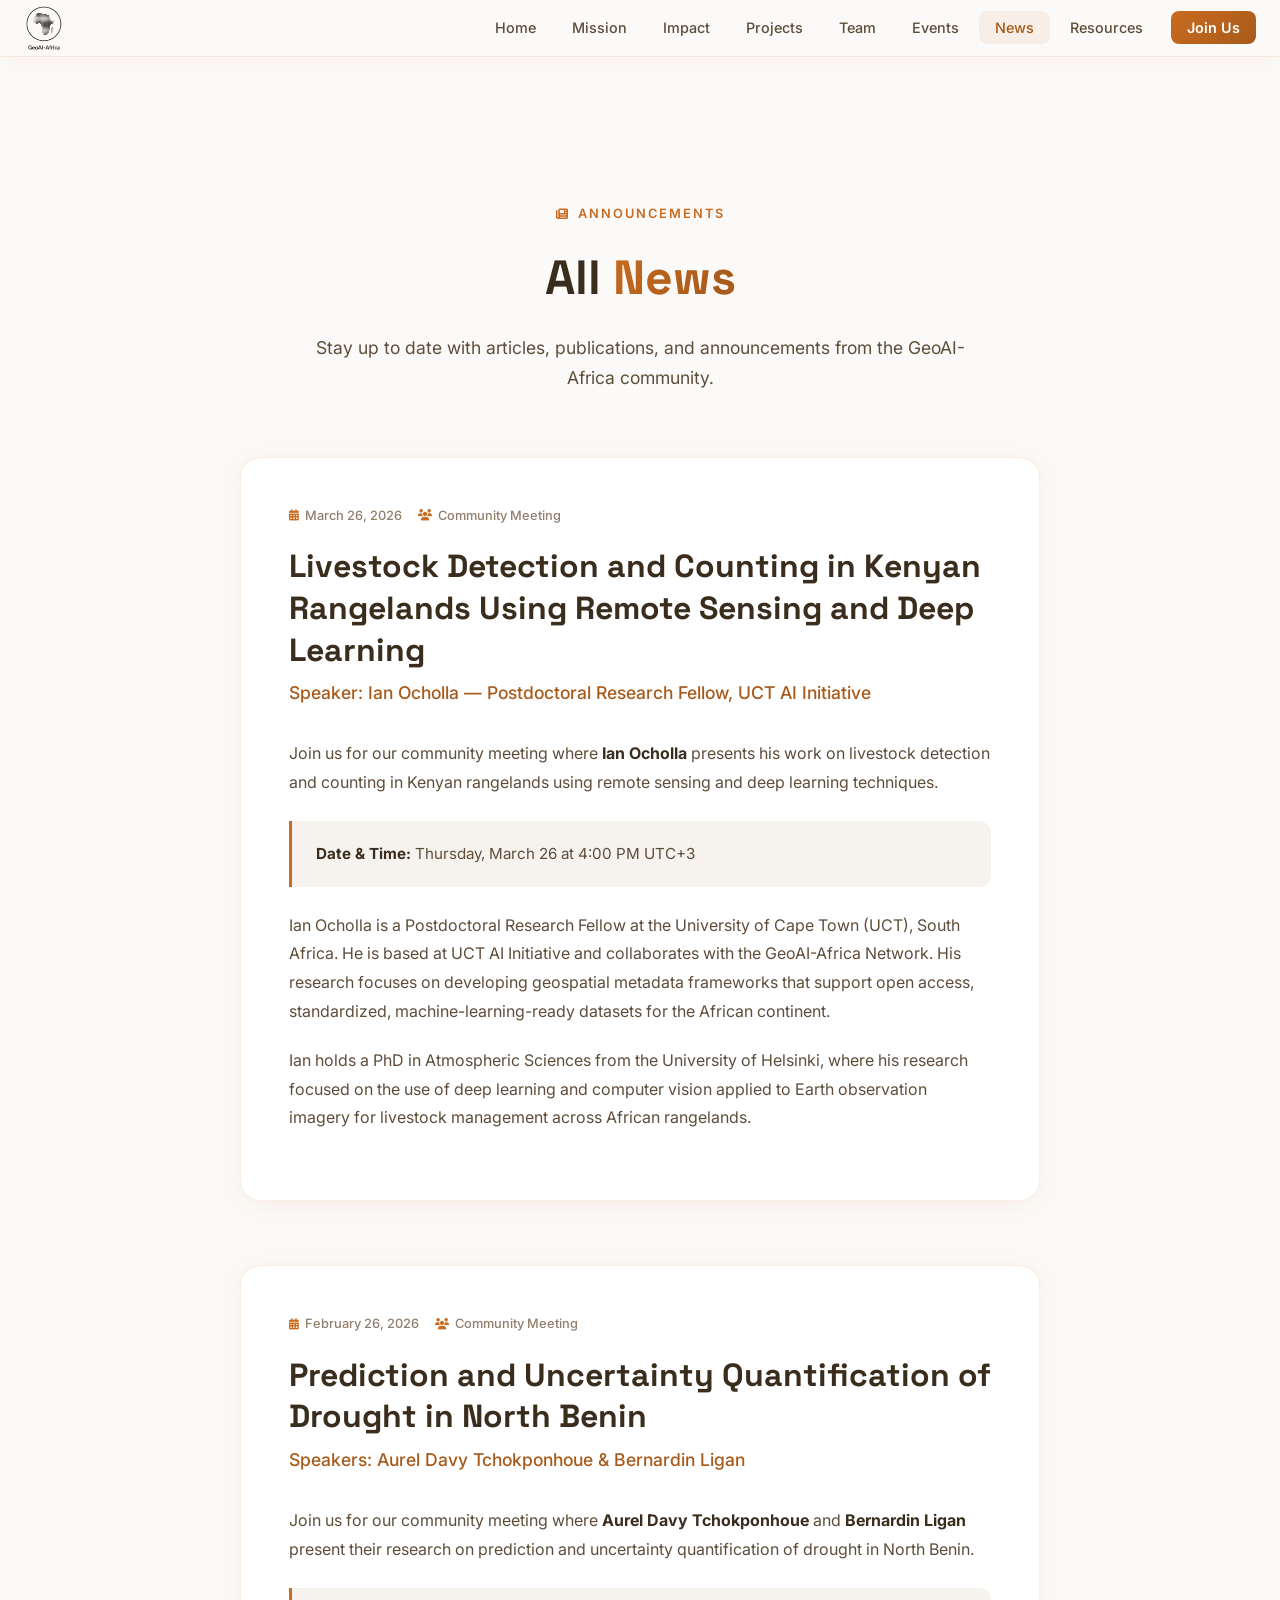
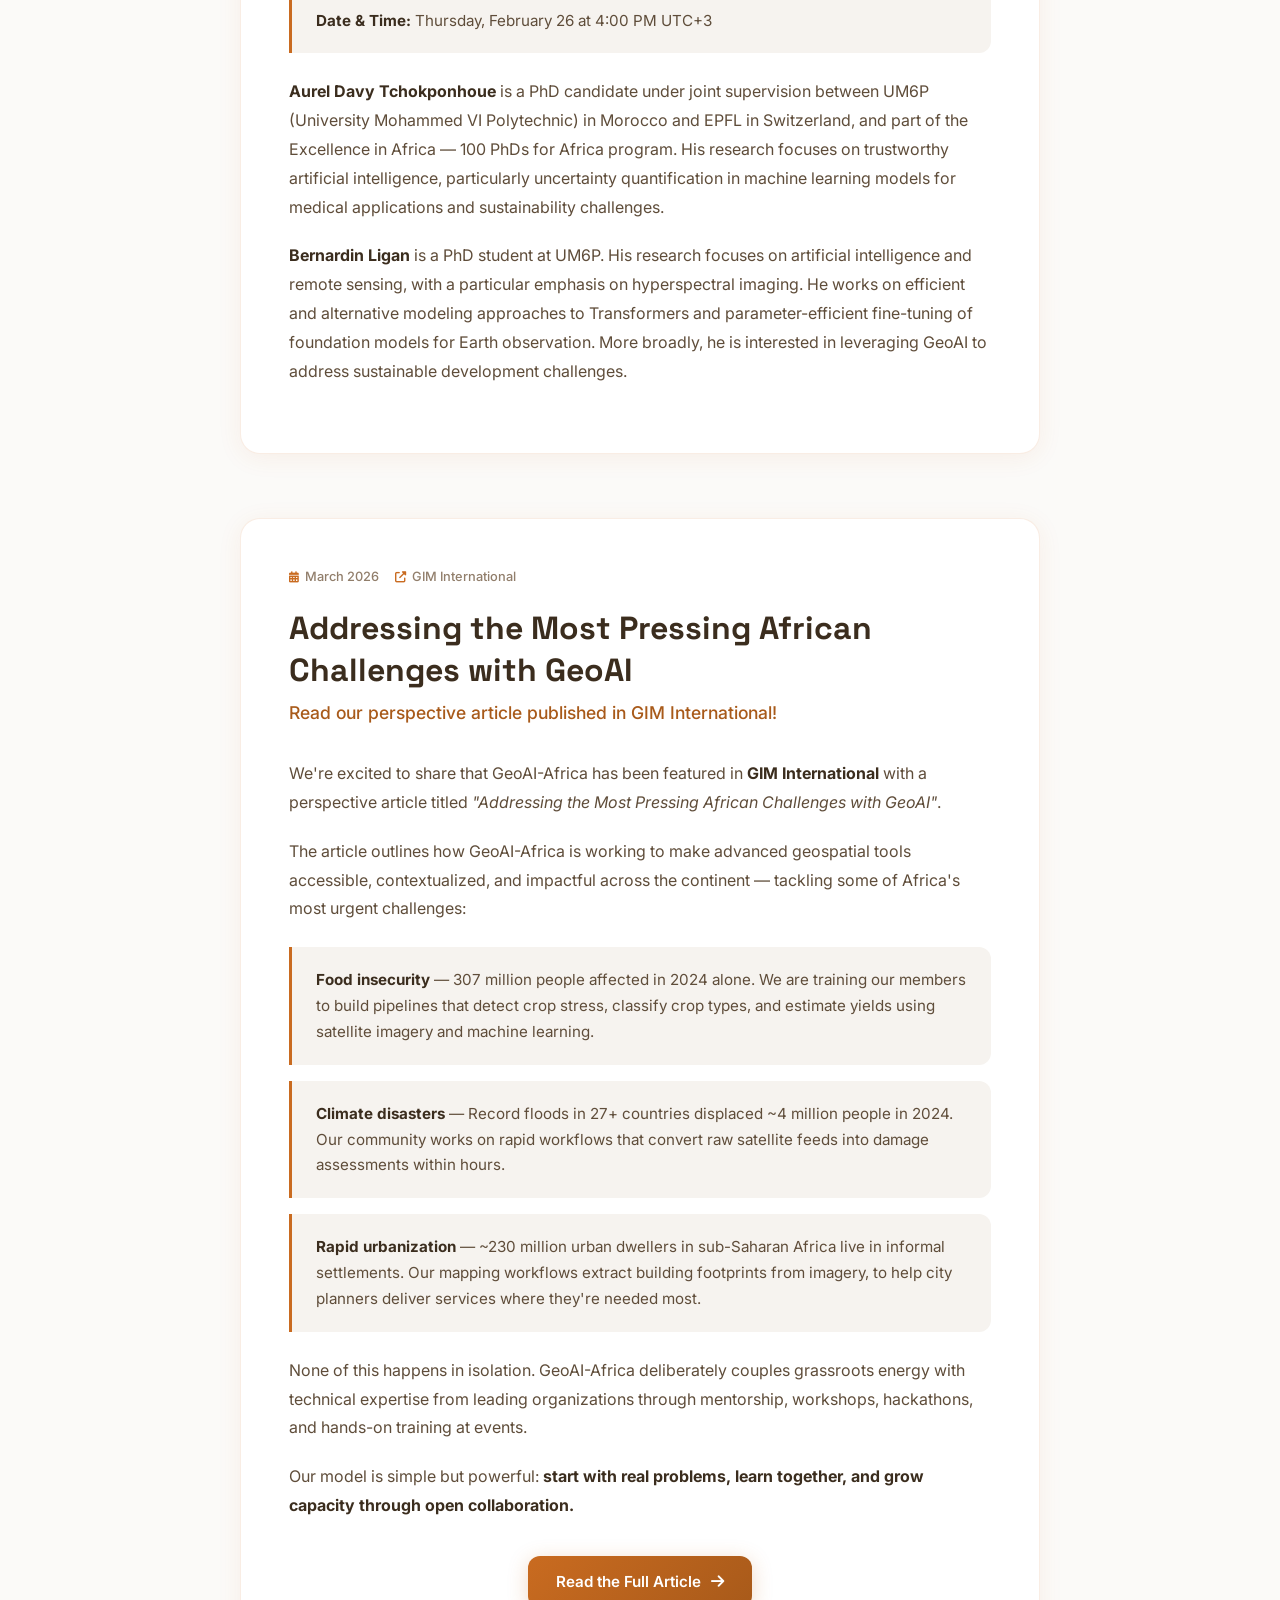
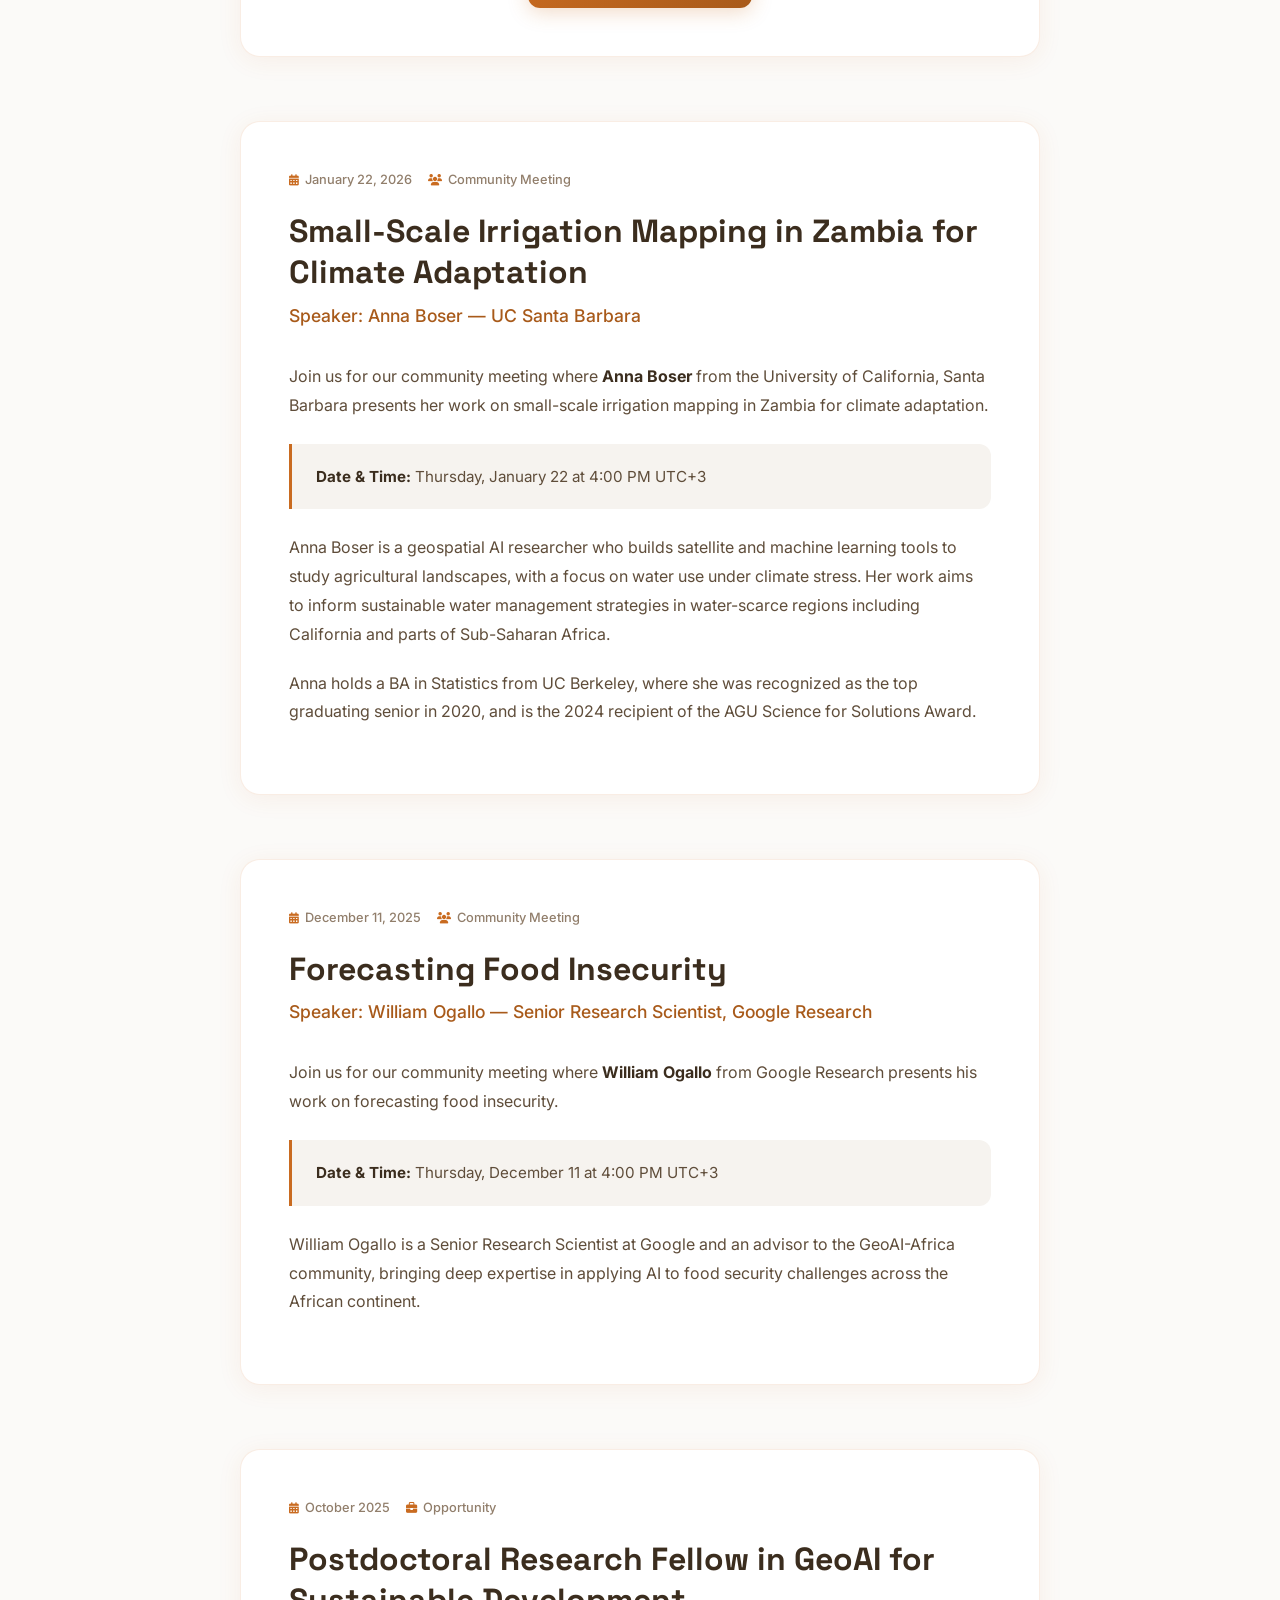
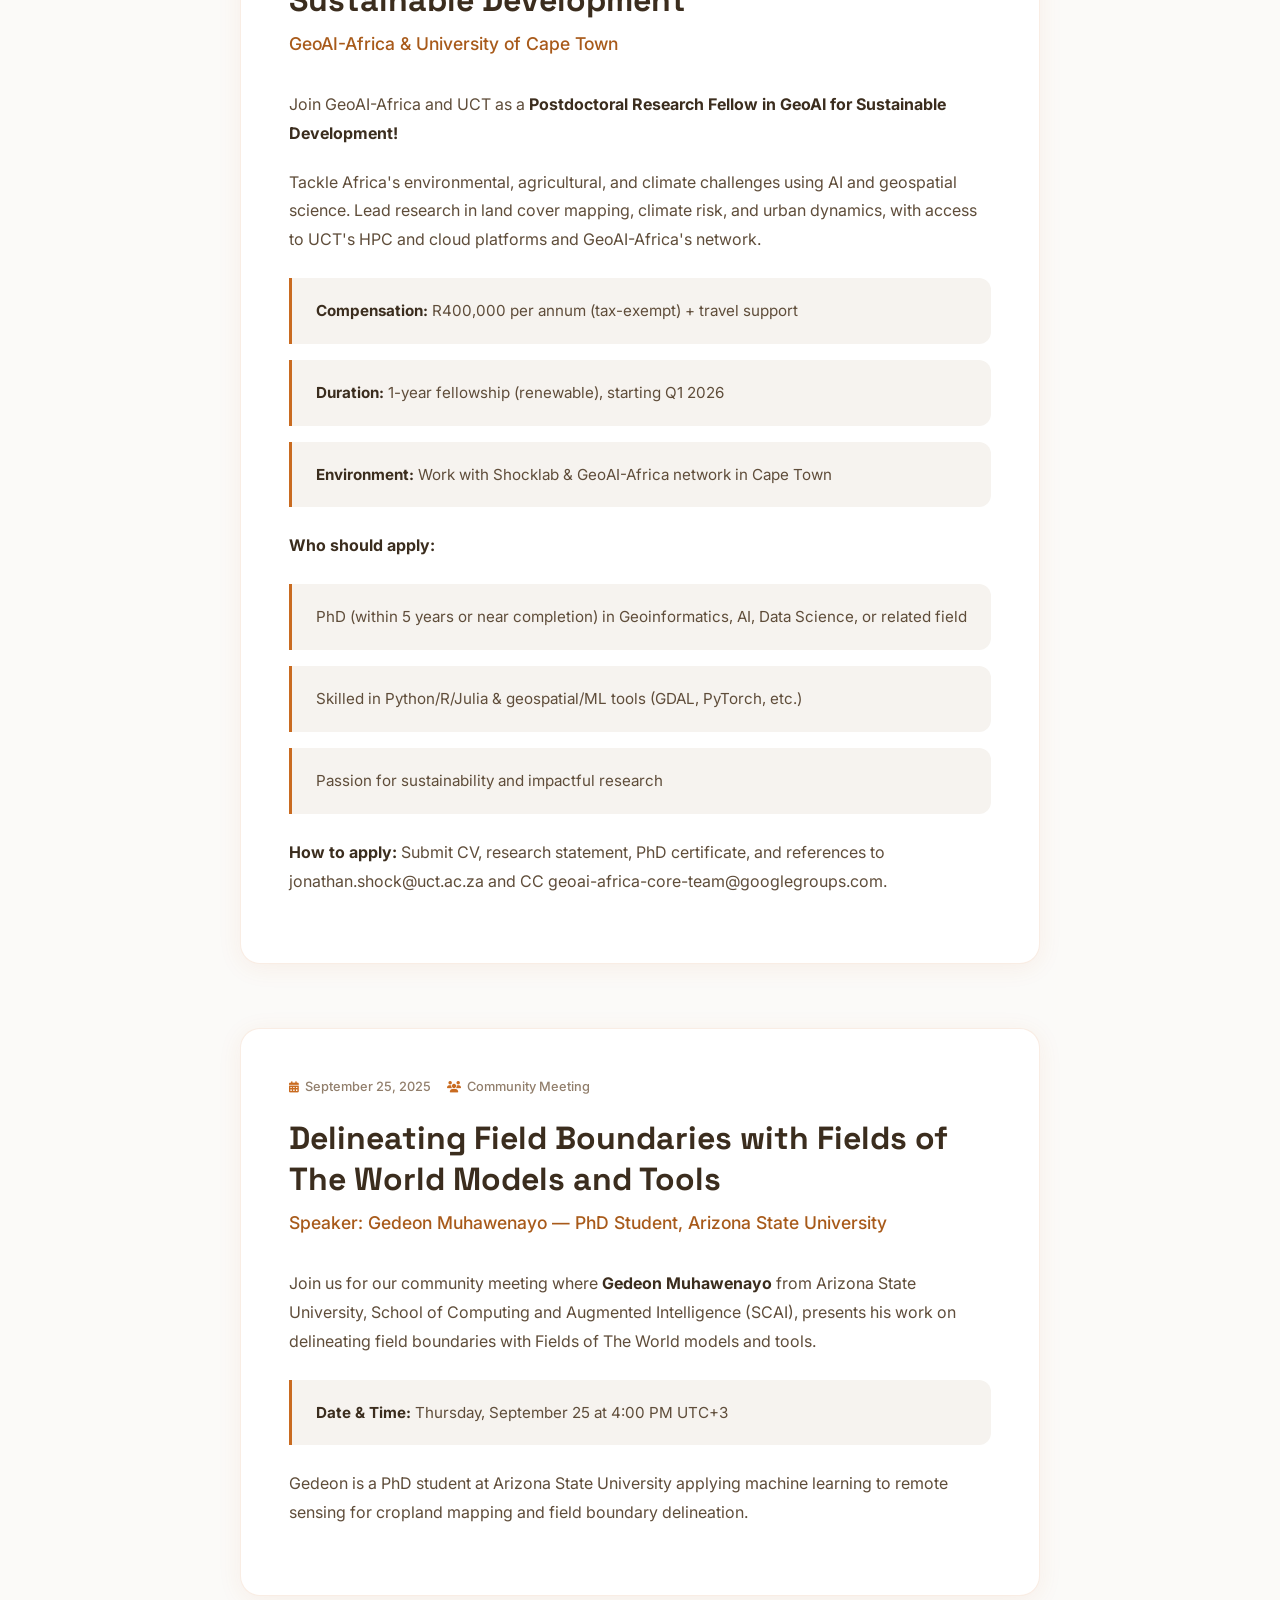
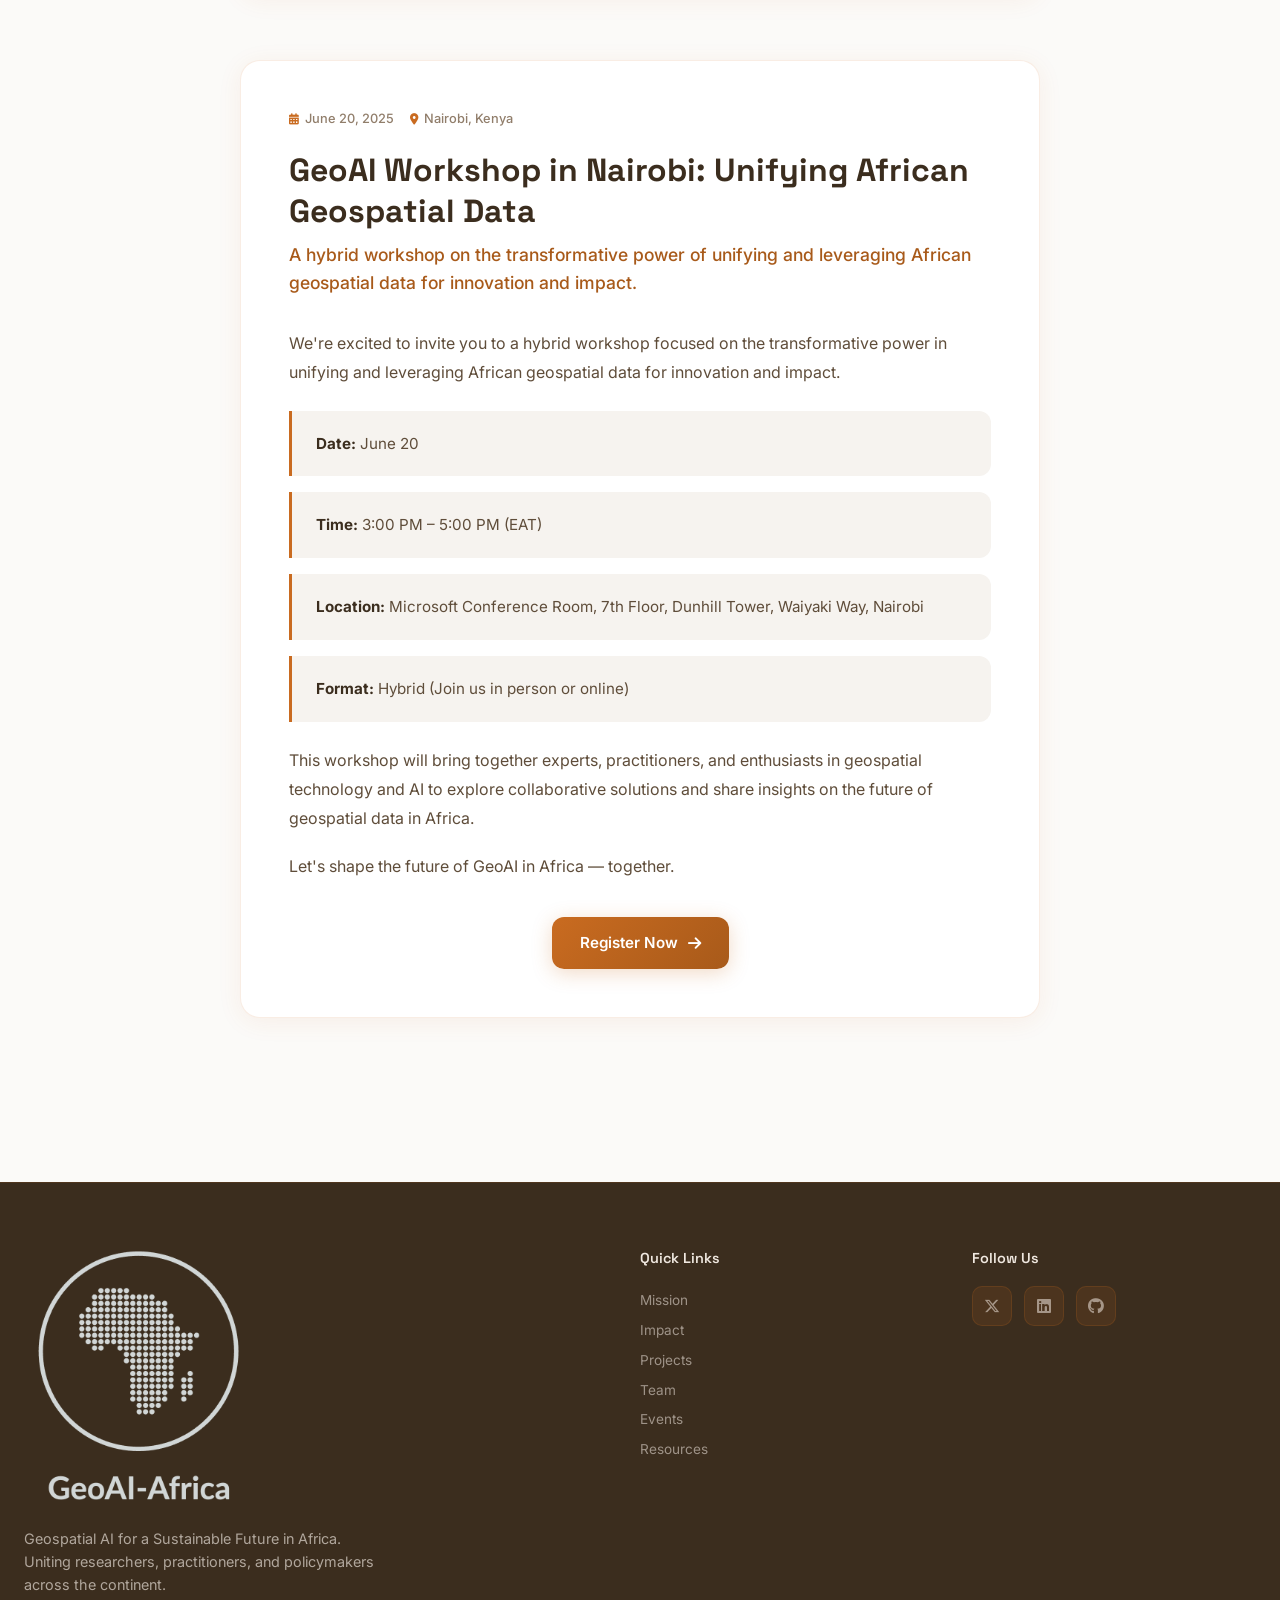
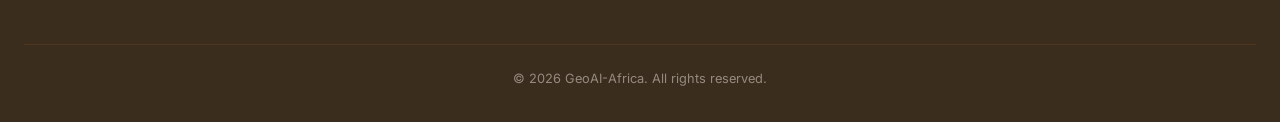
==== commit 6b9ecf71: "Add Projects section and dedicated projects page (uGAP)" ====
--- a/news.html
+++ b/news.html
@@ -25,6 +25,7 @@
                 <li><a href="index.html" class="nav-link">Home</a></li>
                 <li><a href="index.html#mission" class="nav-link">Mission</a></li>
                 <li><a href="index.html#impact" class="nav-link">Impact</a></li>
+                <li><a href="projects.html" class="nav-link">Projects</a></li>
                 <li><a href="index.html#team" class="nav-link">Team</a></li>
                 <li><a href="index.html#events" class="nav-link">Events</a></li>
                 <li><a href="news.html" class="nav-link active">News</a></li>
@@ -283,6 +284,7 @@
                     <h4>Quick Links</h4>
                     <a href="index.html#mission">Mission</a>
                     <a href="index.html#impact">Impact</a>
+                    <a href="projects.html">Projects</a>
                     <a href="index.html#team">Team</a>
                     <a href="index.html#events">Events</a>
                     <a href="index.html#resources">Resources</a>
--- a/css/style.css
+++ b/css/style.css
@@ -767,8 +767,10 @@
 
 .engage-grid {
     display: grid;
-    grid-template-columns: repeat(4, 1fr);
+    grid-template-columns: repeat(3, 1fr);
     gap: 20px;
+    max-width: 960px;
+    margin: 0 auto;
 }
 
 .engage-card {
@@ -1377,6 +1379,271 @@
     gap: 10px;
 }
 
+/* --- Projects Section --- */
+.projects-section {
+    background: var(--bg-light);
+}
+
+/* Preview card (homepage) */
+.projects-preview-grid {
+    display: flex;
+    flex-direction: column;
+    gap: 20px;
+}
+
+.project-preview-card {
+    display: flex;
+    align-items: center;
+    gap: 24px;
+    padding: 28px 32px;
+    background: var(--bg-card);
+    border: 1px solid var(--border);
+    border-radius: var(--radius-lg);
+    box-shadow: var(--shadow);
+    transition: var(--transition);
+    text-decoration: none;
+    color: inherit;
+}
+
+.project-preview-card:hover {
+    border-color: var(--border-hover);
+    box-shadow: var(--shadow-hover);
+    transform: translateY(-3px);
+}
+
+.project-preview-icon {
+    width: 56px;
+    height: 56px;
+    min-width: 56px;
+    background: linear-gradient(135deg, rgba(201, 107, 32, 0.15), rgba(212, 138, 76, 0.10));
+    border-radius: 14px;
+    display: flex;
+    align-items: center;
+    justify-content: center;
+    font-size: 1.4rem;
+    color: var(--primary);
+}
+
+.project-preview-content h3 {
+    font-family: var(--font-display);
+    font-size: 1.15rem;
+    font-weight: 700;
+    color: var(--text-primary);
+    margin-bottom: 6px;
+}
+
+.project-preview-content p {
+    font-size: 0.9rem;
+    color: var(--text-secondary);
+    line-height: 1.6;
+}
+
+.project-preview-arrow {
+    margin-left: auto;
+    font-size: 1.1rem;
+    color: var(--primary);
+    transition: var(--transition);
+    min-width: 24px;
+}
+
+.project-preview-card:hover .project-preview-arrow {
+    transform: translateX(4px);
+}
+
+/* Full project card (projects page) */
+.project-card {
+    background: var(--bg-card);
+    border: 1px solid var(--border);
+    border-radius: var(--radius-lg);
+    overflow: hidden;
+    box-shadow: var(--shadow);
+}
+
+.project-card-header {
+    display: flex;
+    align-items: center;
+    gap: 20px;
+    padding: 32px 36px;
+    background: linear-gradient(135deg, rgba(201, 107, 32, 0.06), rgba(212, 138, 76, 0.03));
+    border-bottom: 1px solid var(--border);
+}
+
+.project-icon {
+    width: 56px;
+    height: 56px;
+    min-width: 56px;
+    background: linear-gradient(135deg, rgba(201, 107, 32, 0.15), rgba(212, 138, 76, 0.10));
+    border-radius: 14px;
+    display: flex;
+    align-items: center;
+    justify-content: center;
+    font-size: 1.4rem;
+    color: var(--primary);
+}
+
+.project-title {
+    font-family: var(--font-display);
+    font-size: 1.35rem;
+    font-weight: 700;
+    color: var(--text-primary);
+    margin-bottom: 4px;
+}
+
+.project-status {
+    display: inline-flex;
+    align-items: center;
+    gap: 6px;
+    font-size: 0.8rem;
+    font-weight: 600;
+    color: var(--primary);
+}
+
+.status-dot {
+    width: 8px;
+    height: 8px;
+    background: var(--primary);
+    border-radius: 50%;
+    display: inline-block;
+    animation: pulse-dot 2s ease-in-out infinite;
+}
+
+@keyframes pulse-dot {
+    0%, 100% { opacity: 1; }
+    50% { opacity: 0.4; }
+}
+
+.project-body {
+    padding: 36px;
+}
+
+.project-description {
+    margin-bottom: 32px;
+}
+
+.project-description p {
+    font-size: 0.95rem;
+    color: var(--text-secondary);
+    line-height: 1.75;
+    margin-bottom: 14px;
+}
+
+.project-description p:last-child {
+    margin-bottom: 0;
+}
+
+.project-meta {
+    display: grid;
+    grid-template-columns: repeat(3, 1fr);
+    gap: 24px;
+    margin-bottom: 36px;
+    padding: 24px;
+    background: var(--bg-off);
+    border-radius: var(--radius);
+}
+
+.meta-block h4 {
+    font-family: var(--font-display);
+    font-size: 0.75rem;
+    font-weight: 700;
+    text-transform: uppercase;
+    letter-spacing: 1.5px;
+    color: var(--text-muted);
+    margin-bottom: 10px;
+}
+
+.meta-block p {
+    font-size: 0.9rem;
+    color: var(--text-primary);
+}
+
+.meta-block p a {
+    color: var(--primary-dark);
+    font-weight: 600;
+    text-decoration: underline;
+    text-underline-offset: 3px;
+}
+
+.meta-block p a:hover {
+    color: var(--primary);
+}
+
+.tag-list {
+    display: flex;
+    flex-wrap: wrap;
+    gap: 8px;
+}
+
+.tag {
+    display: inline-block;
+    padding: 4px 12px;
+    font-size: 0.78rem;
+    font-weight: 500;
+    color: var(--primary-dark);
+    background: rgba(201, 107, 32, 0.08);
+    border: 1px solid rgba(201, 107, 32, 0.18);
+    border-radius: 20px;
+}
+
+.project-partners h4 {
+    font-family: var(--font-display);
+    font-size: 0.75rem;
+    font-weight: 700;
+    text-transform: uppercase;
+    letter-spacing: 1.5px;
+    color: var(--text-muted);
+    margin-bottom: 16px;
+}
+
+.partners-grid {
+    display: grid;
+    grid-template-columns: repeat(2, 1fr);
+    gap: 16px;
+}
+
+.partner-item {
+    display: flex;
+    gap: 14px;
+    padding: 18px 20px;
+    background: var(--bg-off);
+    border: 1px solid var(--border);
+    border-radius: var(--radius);
+    transition: var(--transition);
+}
+
+.partner-item:hover {
+    border-color: var(--border-hover);
+    box-shadow: var(--shadow-hover);
+    transform: translateY(-2px);
+}
+
+.partner-icon {
+    width: 40px;
+    height: 40px;
+    min-width: 40px;
+    background: linear-gradient(135deg, rgba(201, 107, 32, 0.15), rgba(212, 138, 76, 0.10));
+    border-radius: 10px;
+    display: flex;
+    align-items: center;
+    justify-content: center;
+    font-size: 1rem;
+    color: var(--primary);
+}
+
+.partner-info strong {
+    display: block;
+    font-family: var(--font-display);
+    font-size: 0.95rem;
+    font-weight: 600;
+    color: var(--text-primary);
+    margin-bottom: 4px;
+}
+
+.partner-info span {
+    font-size: 0.82rem;
+    color: var(--text-secondary);
+    line-height: 1.5;
+}
+
 /* --- Contact Section --- */
 .contact-section {
     background: var(--bg-light);
@@ -1638,6 +1905,14 @@
 
     .contact-grid {
         grid-template-columns: 1fr;
+    }
+
+    .project-meta {
+        grid-template-columns: repeat(3, 1fr);
+    }
+
+    .partners-grid {
+        grid-template-columns: 1fr 1fr;
     }
 
     .footer-content {
@@ -1821,6 +2096,36 @@
     .news-article {
         padding: 28px 20px;
     }
+
+    .project-card-header {
+        padding: 24px;
+    }
+
+    .project-body {
+        padding: 24px;
+    }
+
+    .project-meta {
+        grid-template-columns: 1fr;
+    }
+
+    .partners-grid {
+        grid-template-columns: 1fr;
+    }
+
+    .project-title {
+        font-size: 1.15rem;
+    }
+
+    .project-preview-card {
+        flex-direction: column;
+        align-items: flex-start;
+        gap: 16px;
+    }
+
+    .project-preview-arrow {
+        align-self: flex-end;
+    }
 }
 
 @media (max-width: 480px) {
